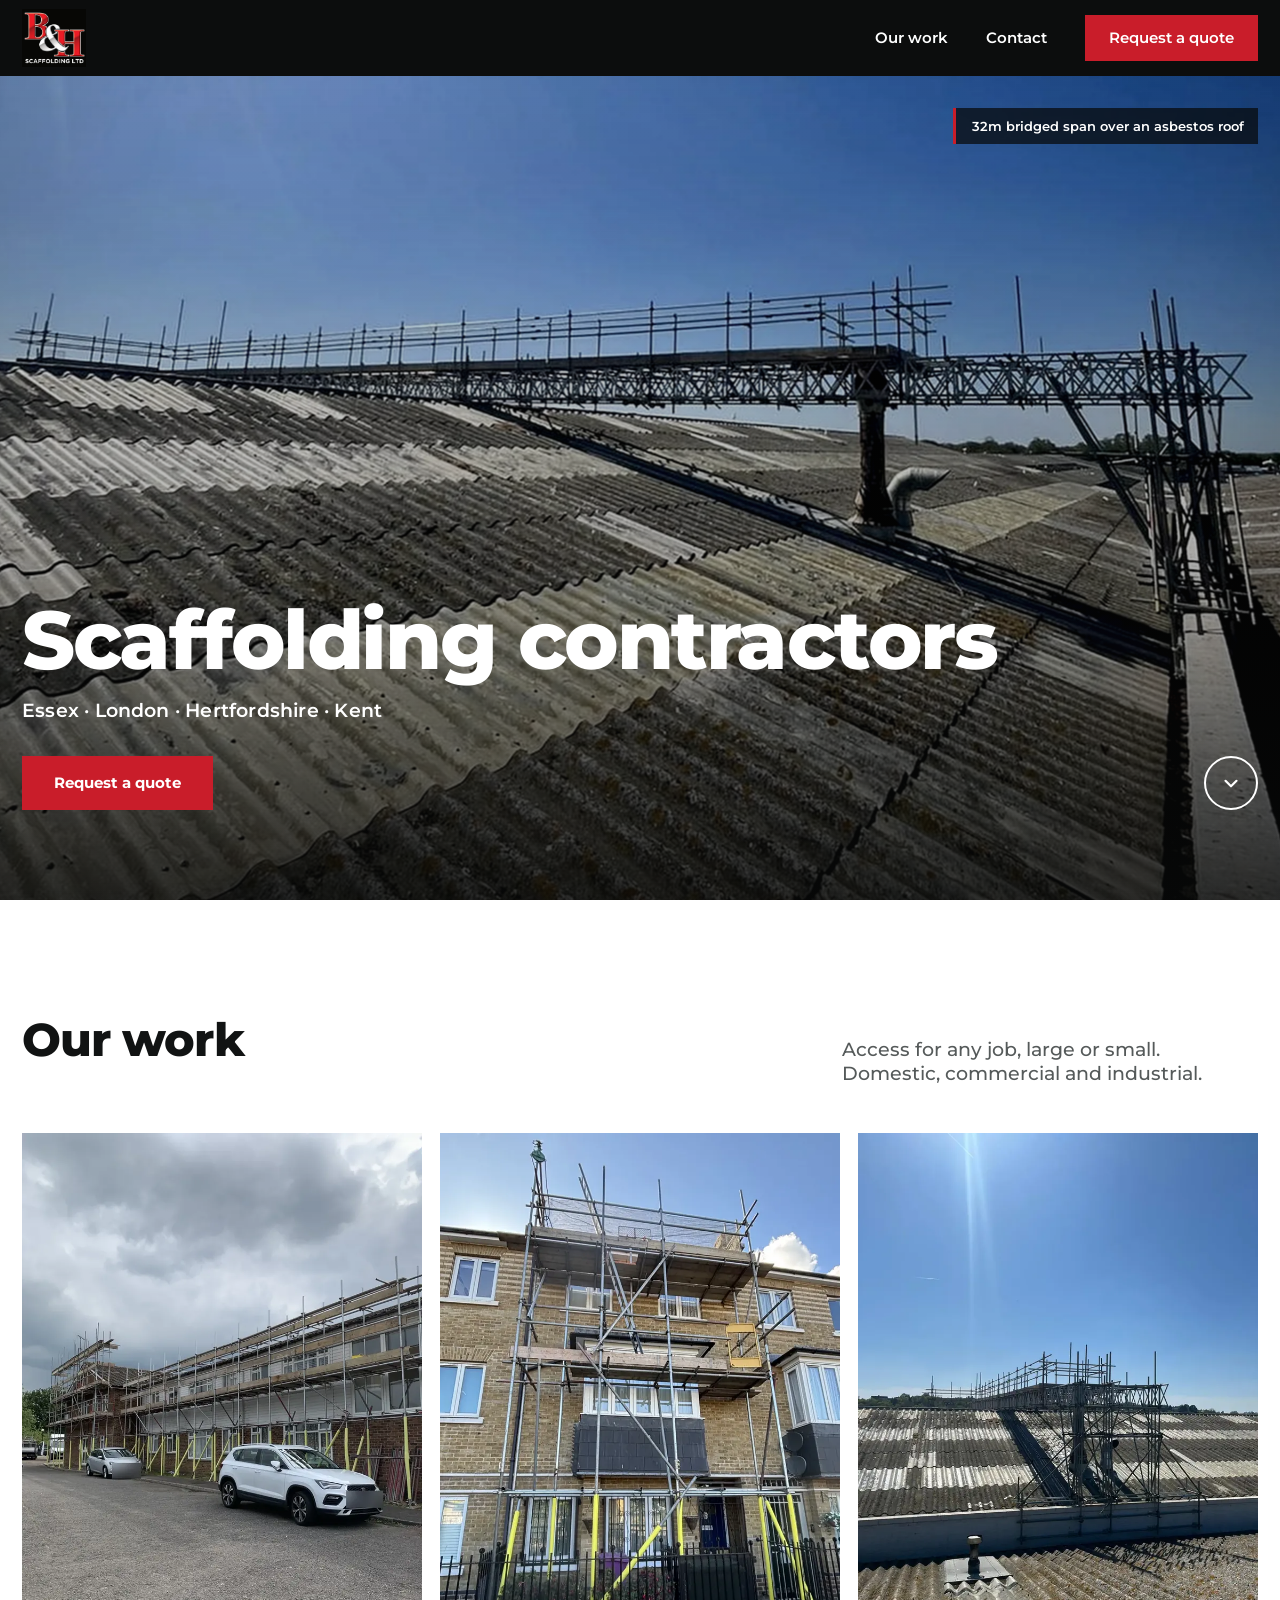
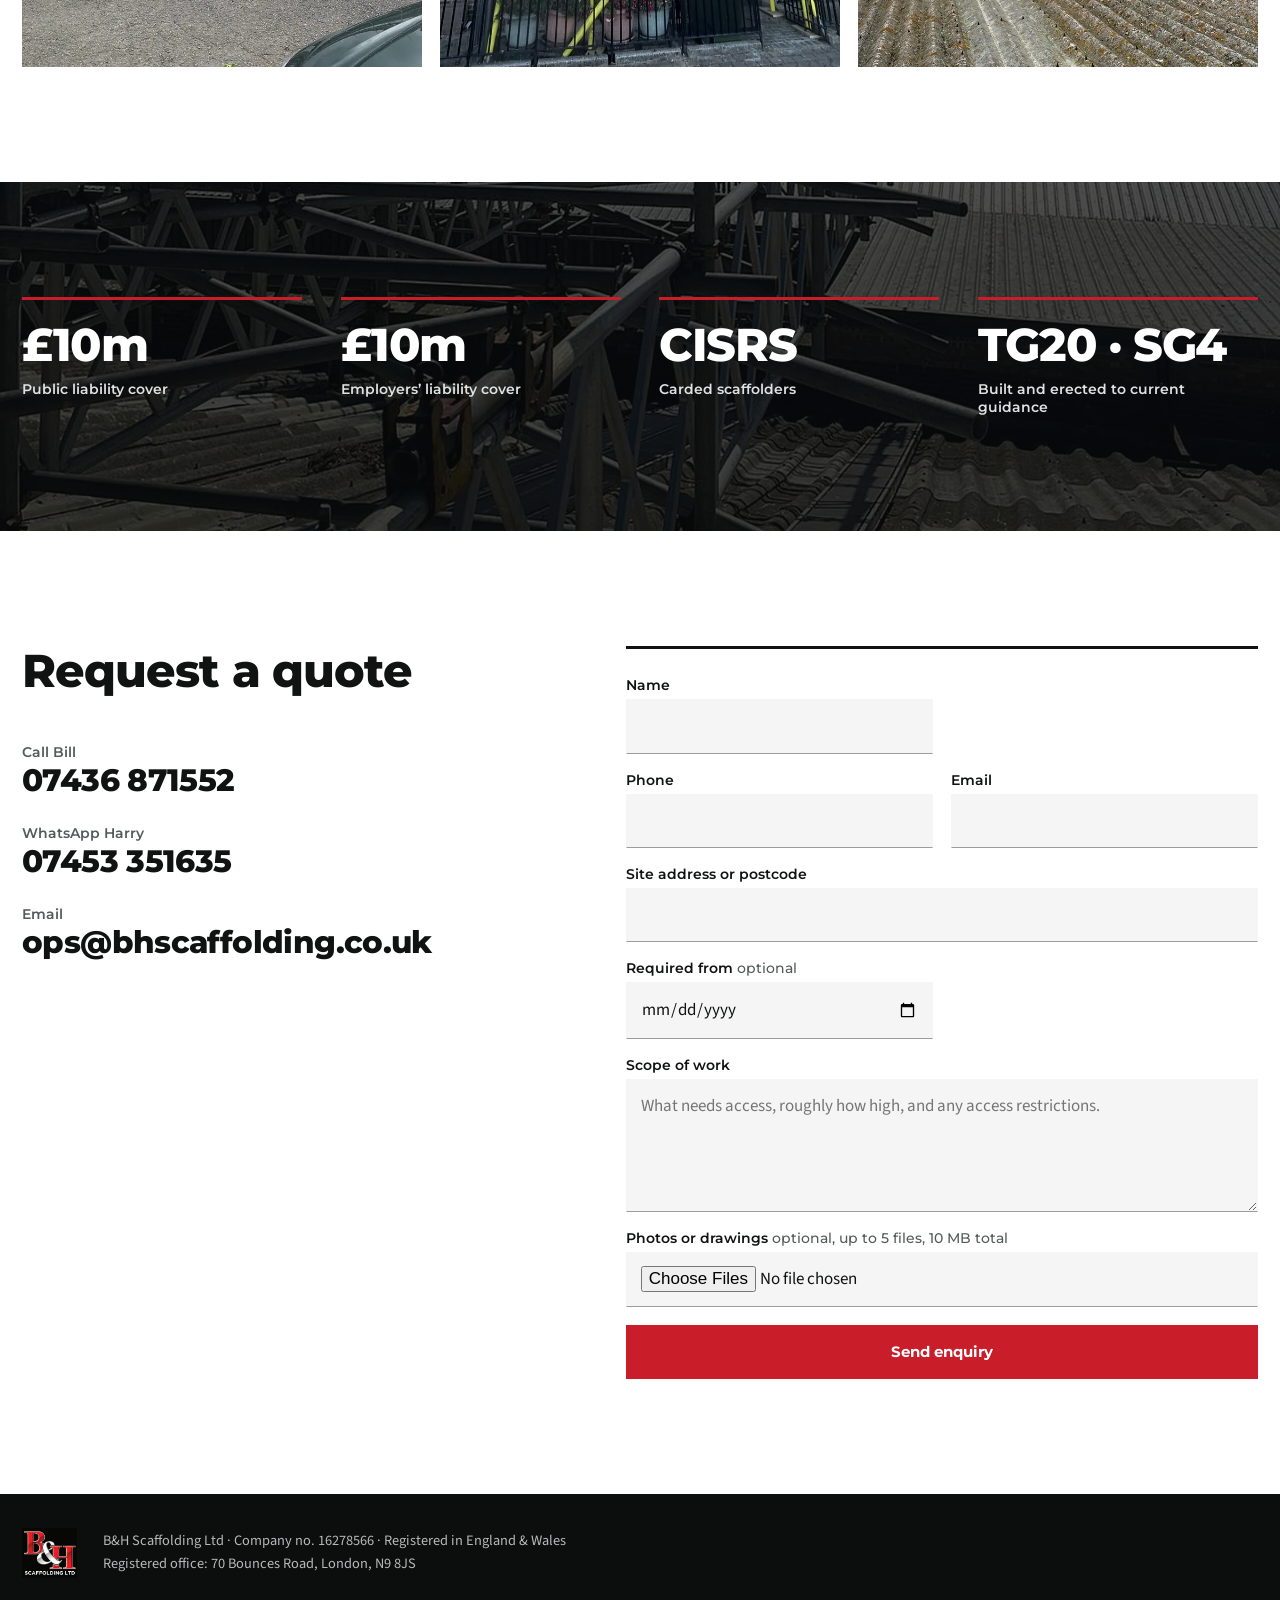
==== index.html @ a3388258 "Remove gallery photo with no access gate Co-Authored-By: Claude Fable 5.2 <noreply@anthropic.com> Cl" ====
<!doctype html>
<html lang="en-GB">
<head>
<meta charset="UTF-8">
<meta name="viewport" content="width=device-width, initial-scale=1, viewport-fit=cover">
<title>B&amp;H Scaffolding Ltd | Scaffolding Contractor, Tilbury, Essex</title>
<meta name="description" content="Domestic, commercial and specialist scaffolding from Tilbury, Essex. Covering Essex, London, Hertfordshire and Kent. CISRS-carded scaffolders.">
<meta name="theme-color" content="#0c0d0d">
<meta property="og:title" content="B&amp;H Scaffolding Ltd">
<meta property="og:description" content="Scaffolding across Essex, London, Hertfordshire and Kent.">
<meta property="og:image" content="img/hero-long-1200.webp">
<link rel="icon" href="favicon.png">
<link rel="preload" as="image" href="img/hero-long.webp" imagesrcset="img/hero-long-1200.webp 1200w, img/hero-long.webp 1920w" imagesizes="100vw" fetchpriority="high">
<link rel="preconnect" href="https://fonts.googleapis.com">
<link rel="preconnect" href="https://fonts.gstatic.com" crossorigin>
<link rel="stylesheet" href="https://fonts.googleapis.com/css2?family=Montserrat:wght@500;600;700;800&family=Source+Sans+3:wght@400;600&display=swap">
<link rel="stylesheet" href="styles.css">
</head>
<body>
<a class="skip" href="#main">Skip to content</a>

<header class="site-header">
  <div class="wrap bar">
    <a class="brand" href="#top" aria-label="B&amp;H Scaffolding Ltd, home"><img src="img/logo.webp" alt="B&amp;H Scaffolding Ltd" width="771" height="704"></a>
    <nav class="nav" id="nav" aria-label="Main">
      <a href="#work">Our work</a>
      <a href="#contact">Contact</a>
      <a class="btn btn-red nav-cta" href="#contact">Request a quote</a>
    </nav>
    <button class="menu-btn" type="button" aria-expanded="false" aria-controls="nav"><span class="menu-icon" aria-hidden="true"></span><span class="menu-label">Menu</span></button>
  </div>
</header>

<main id="main">
  <section class="hero" id="top" aria-label="B&amp;H Scaffolding projects">
    <div class="slides">
      <div class="slide is-active" data-note="32m bridged span over an asbestos roof" data-from="0.5,0.82,1" data-to="0.85,1,1.04">
        <img src="img/hero-long.webp" srcset="img/hero-long-1200.webp 1200w, img/hero-long.webp 1920w" sizes="100vw" alt="Long lattice-beam scaffold bridge spanning the full width of an industrial roof" fetchpriority="high" decoding="async" style="object-position:50% 82%">
      </div>
      <div class="slide" data-note="32m bridged span over an asbestos roof" data-from="0.5,0.3,1" data-to="0.5,0.55,1.05" aria-hidden="true">
        <img data-src="img/hero-bridge.webp" data-srcset="img/hero-bridge-1200.webp 1200w, img/hero-bridge.webp 1920w" sizes="100vw" alt="Lattice-beam bridge built around a flue on an industrial roof" decoding="async">
      </div>
      <div class="slide" data-from="0.5,0.12,1" data-to="0.5,0.55,1.04" aria-hidden="true">
        <img data-src="img/hero-terrace.webp" data-srcset="img/hero-terrace-1200.webp 1200w, img/hero-terrace.webp 1920w" sizes="100vw" alt="Scaffold across a London terrace with a tower above the roofline" decoding="async">
      </div>
      <div class="slide" data-from="0.5,0.3,1" data-to="0.5,0.7,1.04" aria-hidden="true">
        <img data-src="img/hero-mews.webp" data-srcset="img/hero-mews-1200.webp 1200w, img/hero-mews.webp 1920w" sizes="100vw" alt="Scaffold carried on beams at the rear of a brick building" decoding="async">
      </div>
    </div>
    <div class="hero-shade" aria-hidden="true"></div>
    <p class="hero-note">32m bridged span over an asbestos roof</p>
    <div class="wrap hero-copy">
      <h1>Scaffolding contractors</h1>
      <p class="hero-sub">Essex · London · Hertfordshire · Kent</p>
      <a class="btn btn-red" href="#contact">Request a quote</a>
    </div>
    <a class="scroll-cue" href="#work" aria-label="See our work"><svg viewBox="0 0 20 20" aria-hidden="true"><path d="m5 8 5 5 5-5"/></svg></a>
  </section>

  <section class="work" id="work">
    <div class="wrap">
      <div class="work-head">
        <h2>Our work</h2>
        <p>Access for any job, large or small. Domestic, commercial and industrial.</p>
      </div>
      <div class="tiles">
      <figure class="tile">
        <img class="on" src="img/work-02.webp" alt="Scaffold along a housing block" loading="lazy">
        <img data-src="img/work-10.webp" alt="Scaffold on a four-storey block">
        <img data-src="img/work-15.webp" alt="Access tower on an estate block">
        <img data-src="img/work-13.webp" alt="Long scaffold run on a housing block">
      </figure>
      <figure class="tile">
        <img class="on" src="img/work-14.webp" alt="Scaffold on a townhouse" loading="lazy">
        <img data-src="img/work-06.webp" alt="Townhouse scaffold with debris chute and netting">
        <img data-src="img/work-11.webp" alt="Roof scaffold on a house">
        <img data-src="img/work-16.webp" alt="Rear scaffold over an extension">
        <img data-src="img/work-19.webp" alt="Access tower to balconies">
      </figure>
      <figure class="tile">
        <img class="on" src="img/work-09.webp" alt="Beam bridge across an industrial roof" loading="lazy">
        <img data-src="img/work-04.webp" alt="Sheeted scaffold with temporary roof">
        <img data-src="img/work-20.webp" alt="Four-storey scaffold on a beam">
      </figure>
      </div>
    </div>
  </section>

  <section class="proof" aria-label="Insurance and standards">
    <ul class="wrap proof-list">
      <li><strong>£10m</strong><span>Public liability cover</span></li>
      <li><strong>£10m</strong><span>Employers’ liability cover</span></li>
      <li><strong>CISRS</strong><span>Carded scaffolders</span></li>
      <li><strong>TG20 · SG4</strong><span>Built and erected to current guidance</span></li>
    </ul>
  </section>

  <section class="enquiry" id="contact">
    <div class="wrap enq-grid">
      <div class="enq-info">
        <h2 id="quote">Request a quote</h2>
        <ul class="contacts">
          <li><span class="c-label">Call Bill</span><a href="tel:+447436871552">07436 871552</a></li>
          <li><span class="c-label">WhatsApp Harry</span><a href="https://wa.me/447453351635">07453 351635</a></li>
          <li><span class="c-label">Email</span><a href="mailto:ops@bhscaffolding.co.uk?subject=Scaffolding%20enquiry">ops@bhscaffolding.co.uk</a></li>
        </ul>
      </div>
      <form class="quote-form" id="quote-form" action="/api/enquiry" method="post" enctype="multipart/form-data" novalidate data-live="false">
        <div class="row">
          <div class="field"><label for="f-name">Name</label><input id="f-name" name="name" autocomplete="name" required></div>
        </div>
        <div class="row">
          <div class="field"><label for="f-phone">Phone</label><input id="f-phone" name="phone" type="tel" autocomplete="tel" required></div>
          <div class="field"><label for="f-email">Email</label><input id="f-email" name="email" type="email" autocomplete="email" required></div>
        </div>
        <div class="field"><label for="f-site">Site address or postcode</label><input id="f-site" name="site" required></div>
        <div class="row">
          <div class="field"><label for="f-start">Required from <span class="opt">optional</span></label><input id="f-start" name="start" type="date"></div>
        </div>
        <div class="field"><label for="f-scope">Scope of work</label><textarea id="f-scope" name="scope" rows="4" required placeholder="What needs access, roughly how high, and any access restrictions."></textarea></div>
        <div class="field"><label for="f-files">Photos or drawings <span class="opt">optional, up to 5 files, 10 MB total</span></label><input id="f-files" name="files" type="file" accept="image/*,application/pdf" multiple></div>
        <div class="hp" aria-hidden="true"><label for="f-web">Leave empty</label><input id="f-web" name="website" tabindex="-1" autocomplete="off"></div>
        <button class="btn btn-red btn-block" type="submit">Send enquiry</button>
        <div class="form-msg" id="form-msg" role="status" tabindex="-1" hidden></div>
      </form>
    </div>
  </section>
</main>

<footer class="site-footer">
  <div class="wrap foot">
    <img src="img/logo.webp" alt="B&amp;H Scaffolding Ltd" width="771" height="704" loading="lazy">
    <p>B&amp;H Scaffolding Ltd · Company no. 16278566 · Registered in England &amp; Wales<br>Registered office: 70 Bounces Road, London, N9 8JS</p>
  </div>
</footer>

<script src="site.js" defer></script>
</body>
</html>
---- styles.css ----
/* B&H Scaffolding Ltd. Photo-led single page: black, B&H red, white. */
:root{
  --black:#0c0d0d; --line-dark:#2a2c2c;
  --red:#c91d2a; --red-dk:#a8121e;
  --white:#fff; --line:#dcdcdc;
  --text:#111313; --muted:#555a5a; --muted-dark:#b5b9b9;
  --display:"Montserrat", "Helvetica Neue", Arial, sans-serif;
  --body:"Source Sans 3", "Helvetica Neue", Arial, sans-serif;
  --wrap:1280px; --gut:max(22px, env(safe-area-inset-left, 0px));
  --header:76px;
  color-scheme: light;
}
*{box-sizing:border-box}
[hidden]{display:none!important}
html{scroll-behavior:smooth;scroll-padding-top:calc(var(--header) + 12px);-webkit-text-size-adjust:100%}
body{margin:0;background:var(--white);color:var(--text);font:400 18px/1.55 var(--body);-webkit-font-smoothing:antialiased}
img{max-width:100%;display:block}
a{color:inherit}
h1,h2,h3{font-family:var(--display);margin:0;line-height:1.08;letter-spacing:-.02em;text-wrap:balance}
p{margin:0}
.wrap{max-width:calc(var(--wrap) + 2 * var(--gut));margin:0 auto;padding-left:var(--gut);padding-right:max(22px, env(safe-area-inset-right, 0px))}
.skip{position:absolute;left:-999px;top:8px;z-index:100;background:var(--white);color:var(--text);padding:10px 14px}
.skip:focus{left:12px}
:focus-visible{outline:3px solid var(--red);outline-offset:3px}

.btn{display:inline-flex;align-items:center;justify-content:center;min-height:54px;padding:0 30px;font:700 .95rem/1 var(--display);text-decoration:none;border:2px solid transparent;cursor:pointer;transition:background-color .2s,border-color .2s,color .2s}
.btn-red{background:var(--red);color:var(--white)}
.btn-red:hover{background:var(--red-dk)}
.btn-line{border-color:var(--white);color:var(--white)}
.btn-line:hover{background:var(--white);color:var(--text)}
.btn-block{width:100%}
.btn-dark{background:var(--black);color:var(--white)}

/* Header */
.site-header{position:sticky;top:0;z-index:50;background:var(--black);color:var(--white)}
.bar{display:flex;align-items:center;justify-content:space-between;height:var(--header);gap:24px}
.brand img{height:58px;width:auto}
.nav{display:flex;align-items:center;gap:38px}
.nav a{font:600 .92rem var(--display);text-decoration:none;color:var(--white)}
.nav a:not(.btn):hover{color:#f0a0a6}
.nav .nav-cta{min-height:46px;padding:0 22px}
.menu-btn{display:none;align-items:center;gap:10px;background:none;border:0;color:var(--white);font:600 .95rem var(--display);cursor:pointer;padding:10px 0}
.menu-icon,.menu-icon::before,.menu-icon::after{display:block;width:22px;height:2px;background:currentColor;transition:transform .2s}
.menu-icon{position:relative}
.menu-icon::before,.menu-icon::after{content:"";position:absolute;left:0}
.menu-icon::before{top:-7px}.menu-icon::after{top:7px}
.menu-btn[aria-expanded="true"] .menu-icon{background:transparent}
.menu-btn[aria-expanded="true"] .menu-icon::before{transform:translateY(7px) rotate(45deg)}
.menu-btn[aria-expanded="true"] .menu-icon::after{transform:translateY(-7px) rotate(-45deg)}

/* Hero: slow-moving photographs that dissolve into one another */
.hero{position:relative;height:min(calc(100svh - var(--header)), 1040px);min-height:560px;background:var(--black);color:var(--white);overflow:hidden;display:flex;flex-direction:column;justify-content:flex-end}
.slides,.slide,.hero-shade{position:absolute;inset:0;margin:0}
.slide{opacity:0;overflow:hidden;z-index:0}
.slide.is-prev{opacity:1;z-index:1}
.slide.is-active{opacity:1;z-index:2}
.hero.is-ready .slide.is-active{transition:opacity 2s ease-in-out}
.slide img{position:absolute;left:0;top:0;width:100%;height:100%;object-fit:cover;max-width:none}
.slide.is-laid img{width:var(--w);height:var(--h);object-fit:fill;transform-origin:50% 50%;transform:translate3d(var(--x0),var(--y0),0) scale(var(--s0));will-change:transform}
.slide.is-moving img{animation:drift var(--drift,9s) linear forwards}
.hero.is-paused .slide img{animation-play-state:paused}
@keyframes drift{from{transform:translate3d(var(--x0),var(--y0),0) scale(var(--s0))}to{transform:translate3d(var(--x1),var(--y1),0) scale(var(--s1))}}
.slide img{filter:saturate(.9) contrast(1.04)}
.hero-shade{z-index:3;background:linear-gradient(0deg, rgba(8,9,9,.82) 0%, rgba(8,9,9,.3) 42%, rgba(8,9,9,.08) 100%)}
.hero-copy{position:relative;z-index:4;width:100%;padding-bottom:clamp(56px,10vh,120px)}
.hero h1{font-size:clamp(2.6rem,6.4vw,5.4rem);font-weight:800;letter-spacing:-.03em}
.hero-sub{font:600 clamp(1rem,1.5vw,1.3rem) var(--display);margin:14px 0 34px;letter-spacing:.01em}
.hero-note{position:absolute;z-index:4;top:clamp(18px,3.5vh,34px);right:max(22px, env(safe-area-inset-right, 0px));margin:0;padding:10px 14px 10px 16px;background:rgba(8,9,9,.72);border-left:3px solid var(--red);font:600 clamp(.8rem,1.05vw,.98rem) var(--display);color:var(--white);transition:opacity .6s;max-width:calc(100% - 44px)}
.hero-note.is-out{opacity:0}
.scroll-cue{position:absolute;z-index:4;right:max(22px, env(safe-area-inset-right, 0px));bottom:clamp(56px,10vh,120px);width:54px;height:54px;border:2px solid var(--white);border-radius:50%;display:grid;place-items:center;color:var(--white)}
.scroll-cue svg{width:22px;height:22px;fill:none;stroke:currentColor;stroke-width:2;stroke-linecap:round;stroke-linejoin:round}
.scroll-cue:hover{background:var(--white);color:var(--text)}
.hero .hero-copy > *{animation:rise 1s cubic-bezier(.2,.7,.2,1) both}
.hero .hero-copy > :nth-child(2){animation-delay:.1s}
.hero .hero-copy > :nth-child(3){animation-delay:.2s}
@keyframes rise{from{opacity:0;transform:translateY(20px)}to{opacity:1;transform:none}}

.rv{opacity:0;transform:translateY(26px);transition:opacity .9s ease, transform .9s cubic-bezier(.2,.7,.2,1);transition-delay:var(--d,0ms)}
.rv.in{opacity:1;transform:none}

/* Sections */
section{padding-block:clamp(72px,9vw,128px)}
.hero{padding-block:0}
h2{font-size:clamp(2rem,3.6vw,3.1rem);font-weight:800;margin-bottom:clamp(28px,4vw,48px)}

/* Our work: one strip of photographs at full height, nothing cropped */
.work{padding-bottom:clamp(72px,9vw,128px)}
.work-head{display:flex;align-items:baseline;justify-content:space-between;gap:24px;flex-wrap:wrap;margin-bottom:clamp(28px,4vw,48px)}
.work-head h2{margin:0}
.work-head p{font:500 clamp(1rem,1.5vw,1.25rem) var(--display);color:var(--muted);max-width:32ch}
.tiles{display:grid;grid-template-columns:repeat(3,minmax(0,1fr));gap:clamp(10px,1.4vw,20px)}
.tile{position:relative;margin:0;aspect-ratio:3/4;overflow:hidden;background:#e9e9e9}
.tile img{position:absolute;inset:0;width:100%;height:100%;object-fit:cover;opacity:0;transition:opacity 1.6s ease-in-out}
.tile img.on{opacity:1}

/* Proof: insurance and standards over the beam bracing */
.proof{color:var(--white);background:linear-gradient(rgba(8,9,9,.72),rgba(8,9,9,.8)), url(img/bg-bracing.webp) center 60%/cover no-repeat var(--black)}
.proof-list{list-style:none;margin:0 auto;display:grid;grid-template-columns:repeat(4,minmax(0,1fr));gap:clamp(20px,3vw,48px)}
.proof-list li{border-top:3px solid var(--red);padding-top:22px}
.proof-list strong{display:block;font:800 clamp(1.9rem,3.6vw,3.2rem)/1 var(--display);letter-spacing:-.03em}
.proof-list span{display:block;margin-top:12px;font:600 clamp(.9rem,1.1vw,1.05rem) var(--display);color:#dfe2e2}

/* Enquiry */
.enq-grid{display:grid;grid-template-columns:minmax(0,5fr) minmax(0,6fr);gap:clamp(36px,6vw,96px);align-items:start}
.contacts{list-style:none;padding:0;margin:0;display:grid;gap:26px}
.contacts li{display:flex;flex-direction:column;gap:2px}
.c-label{font:600 .85rem var(--display);color:var(--muted)}
.contacts a{font:800 clamp(1.4rem,2.4vw,2rem)/1.2 var(--display);letter-spacing:-.02em;text-decoration:none;overflow-wrap:anywhere;user-select:all}
.contacts a:hover{color:var(--red)}

.quote-form{display:grid;gap:18px;border-top:3px solid var(--text);padding-top:28px}
.row{display:grid;grid-template-columns:1fr 1fr;gap:18px}
.field{display:grid;gap:6px;min-width:0}
.field label{font:600 .85rem var(--display)}
.opt{font-weight:500;color:var(--muted)}
input,textarea{font:inherit;font-size:17px;color:var(--text);background:#f5f5f5;border:1px solid transparent;border-bottom:1px solid #9a9d9d;border-radius:0;padding:13px 14px;width:100%;min-width:0}
textarea{resize:vertical;min-height:120px}
input:focus,textarea:focus{outline:2px solid var(--red);outline-offset:0;background:var(--white)}
.field.invalid input,.field.invalid textarea{border-bottom-color:var(--red)}
.err{color:var(--red-dk);font-size:.88rem}
.hp{position:absolute;left:-9999px;width:1px;height:1px;overflow:hidden}
.form-msg{border-left:3px solid var(--red);background:#f5f5f5;padding:16px 18px;font-size:.98rem}
.form-msg p+p,.form-msg p+.msg-actions{margin-top:10px}
.form-msg.ok{border-color:#2d7a46}
.msg-actions{display:flex;flex-wrap:wrap;gap:10px}
.msg-actions .btn{min-height:46px;padding:0 18px;font-size:.88rem}

.site-footer{background:var(--black);color:var(--muted-dark);padding-block:34px calc(34px + env(safe-area-inset-bottom, 0px));font-size:.9rem}
.foot{display:flex;align-items:center;gap:26px;flex-wrap:wrap}
.foot img{height:50px;width:auto}

@media (max-width:900px){
  .proof-list{grid-template-columns:repeat(2,minmax(0,1fr))}
  .enq-grid{grid-template-columns:1fr}
}
@media (max-width:820px){
  :root{--header:66px}
  .brand img{height:48px}
  .menu-btn{display:flex}
  .nav{position:absolute;top:var(--header);left:0;right:0;flex-direction:column;align-items:stretch;gap:0;background:var(--black);padding:6px var(--gut) 22px;display:none}
  .nav.open{display:flex}
  .nav a{padding:16px 0;border-bottom:1px solid var(--line-dark);font-size:1.05rem}
  .nav .nav-cta{margin-top:18px;border:0;min-height:54px}
}
@media (max-width:699px){
  body{font-size:17px}
  .hero{height:calc(100svh - var(--header));min-height:540px;max-height:860px}
  .hero h1{font-size:clamp(2.1rem,10vw,2.8rem)}
  .hero-copy{padding-bottom:40px}
  .scroll-cue{bottom:40px;width:48px;height:48px}
  .tiles{grid-template-columns:1fr;gap:10px}
  .tile{aspect-ratio:4/5}
  .row{grid-template-columns:1fr}
}
@media (prefers-reduced-motion:reduce){
  .tile img{transition:none}
  html{scroll-behavior:auto}
  .hero.is-ready .slide.is-active{transition:none}
  .slide.is-moving img{animation:none}
  .hero .hero-copy > *{animation:none}
  .rv{opacity:1;transform:none;transition:none}
}
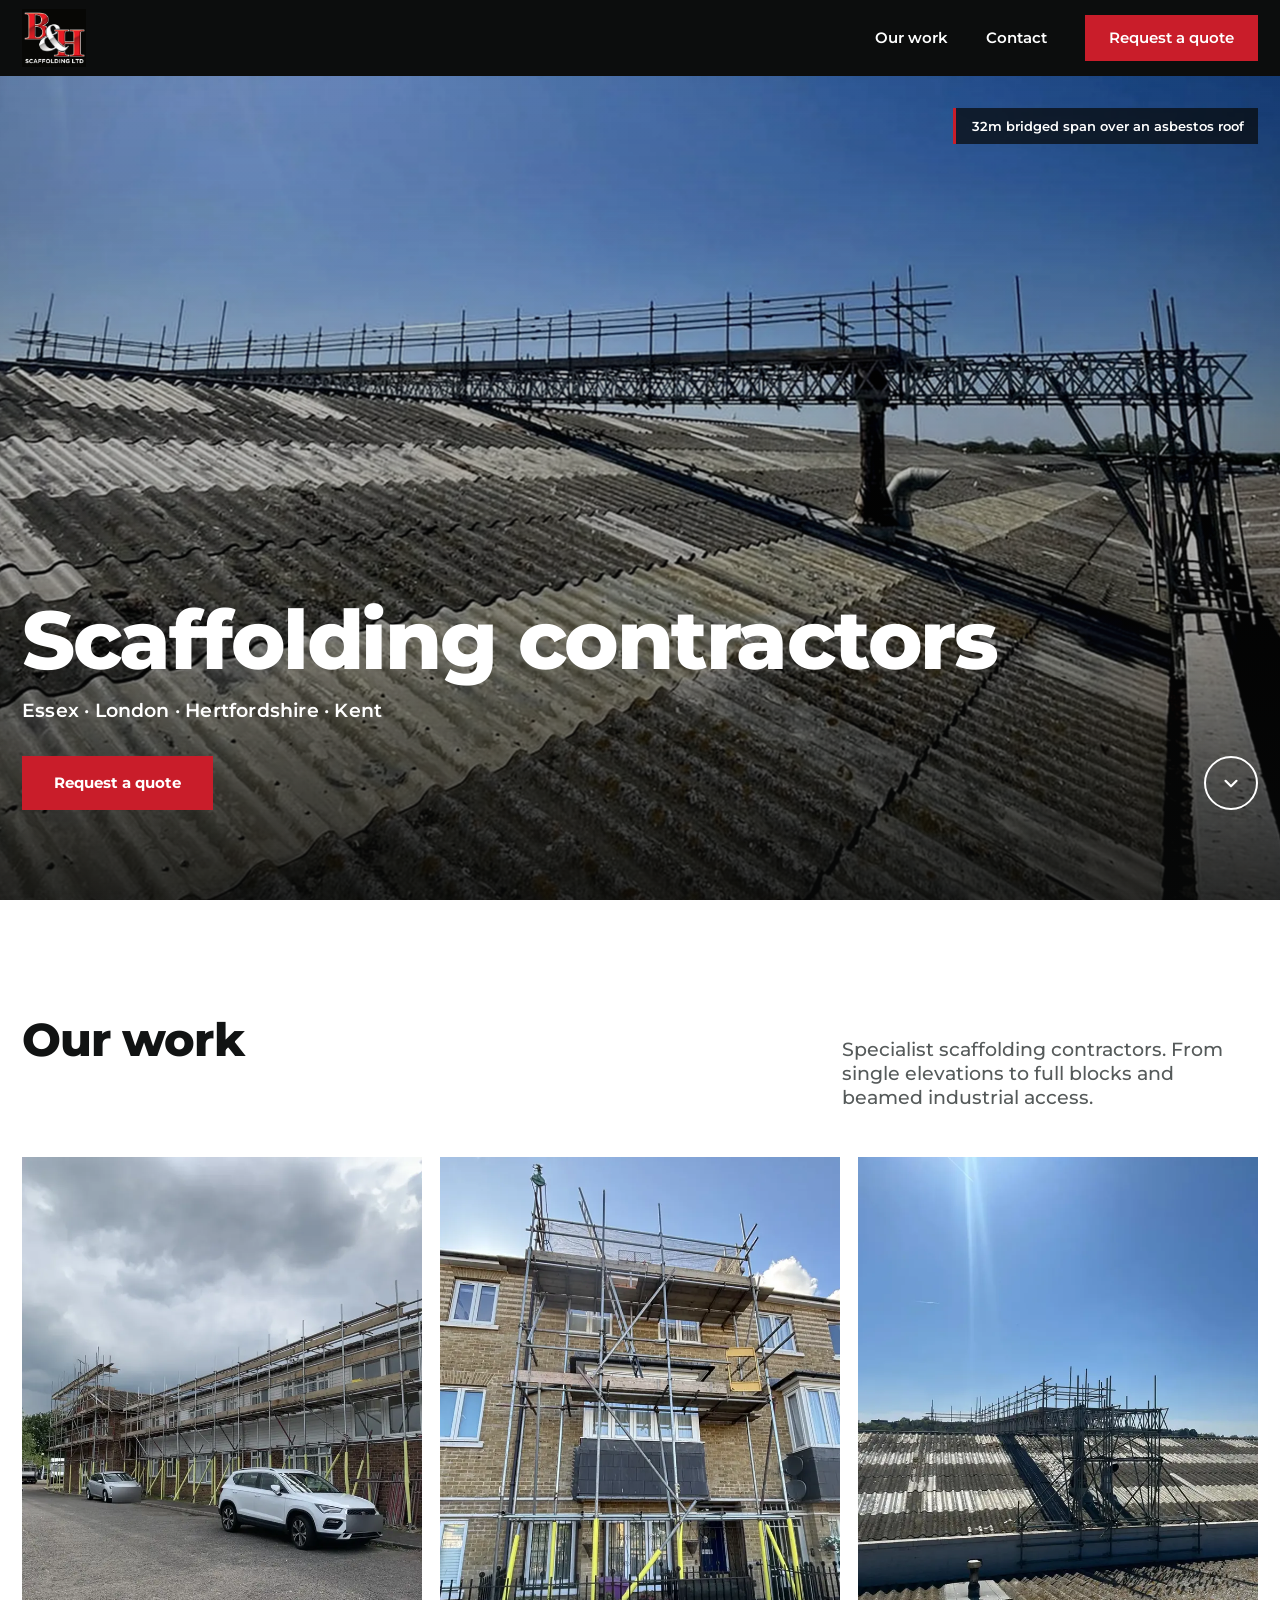
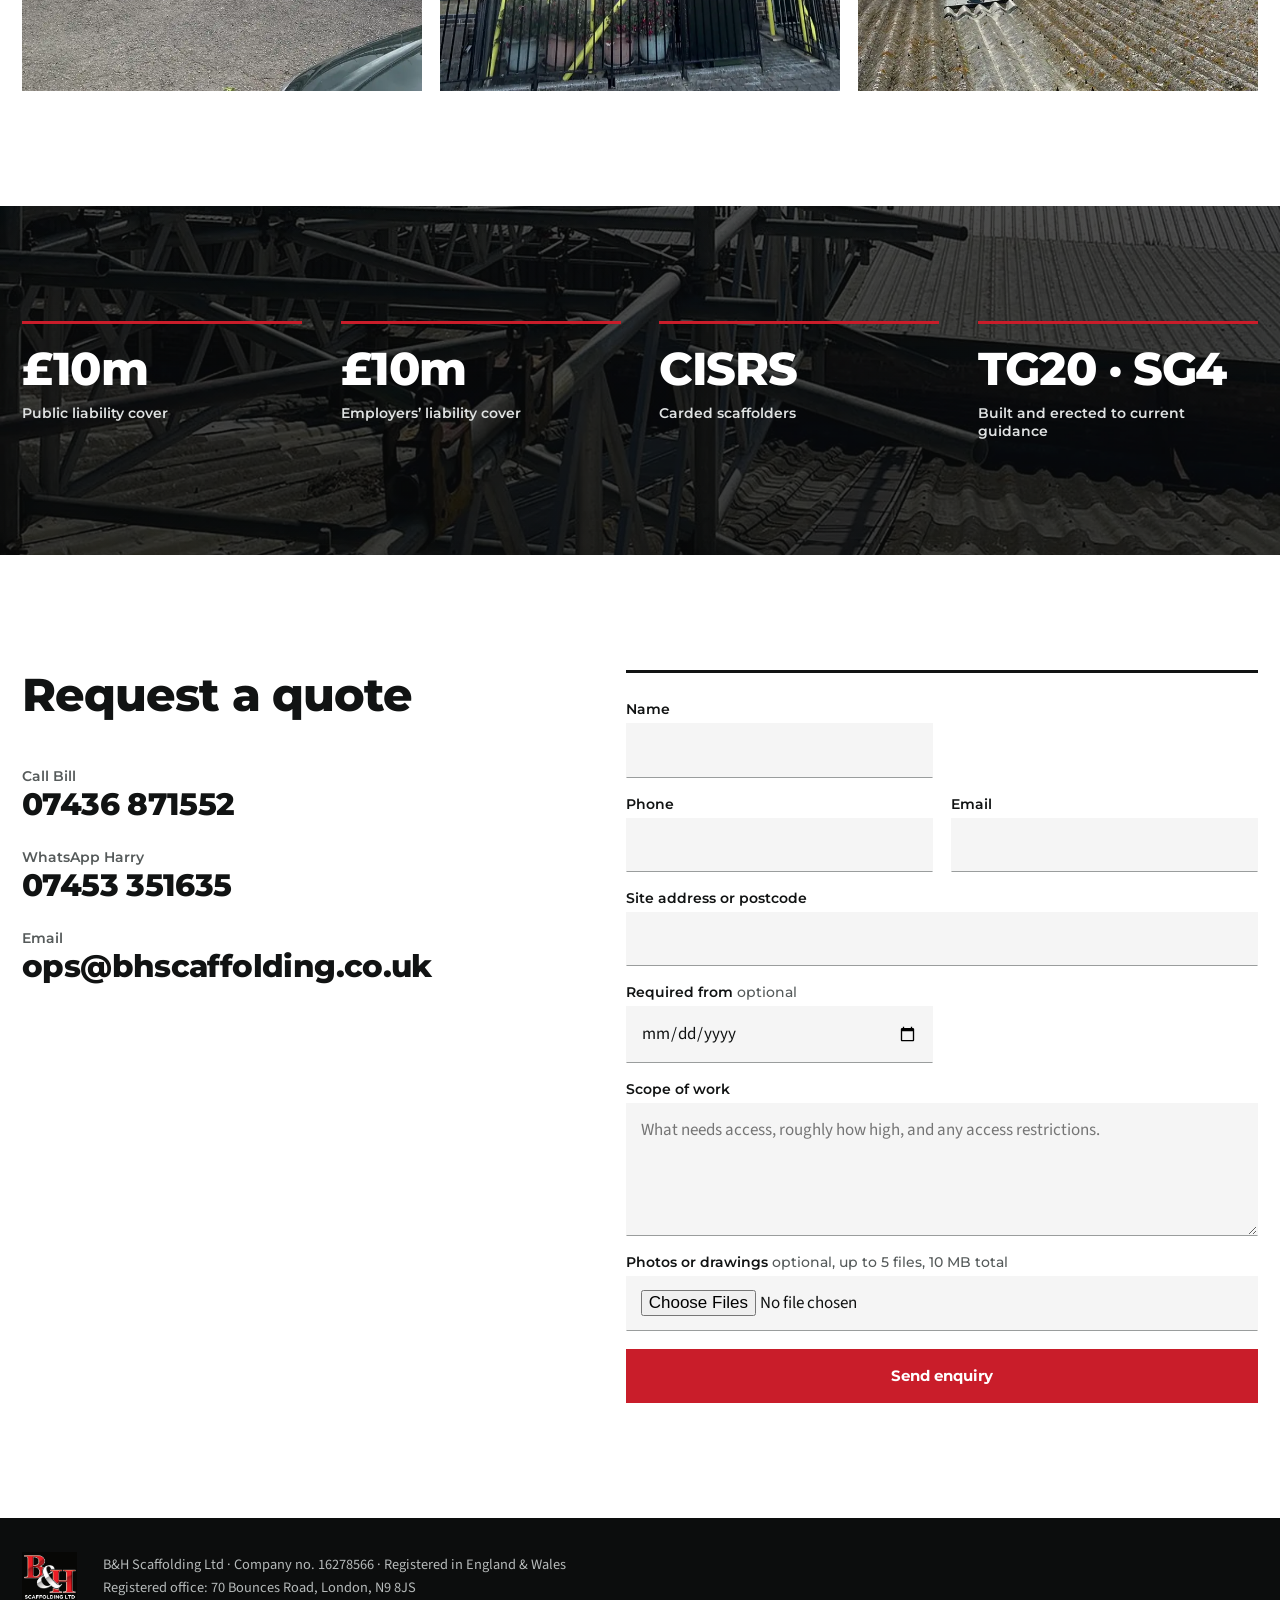
==== commit 5c38828e: "Crop sheeted header photo to the scaffold; specialist wording in Our work Co-Authored-By: Claude Opu" ====
--- a/index.html
+++ b/index.html
@@ -40,11 +40,11 @@
       <div class="slide" data-note="32m bridged span over an asbestos roof" data-from="0.5,0.3,1" data-to="0.5,0.55,1.05" aria-hidden="true">
         <img data-src="img/hero-bridge.webp" data-srcset="img/hero-bridge-1200.webp 1200w, img/hero-bridge.webp 1920w" sizes="100vw" alt="Lattice-beam bridge built around a flue on an industrial roof" decoding="async">
       </div>
-      <div class="slide" data-from="0.5,0.12,1" data-to="0.5,0.55,1.04" aria-hidden="true">
-        <img data-src="img/hero-terrace.webp" data-srcset="img/hero-terrace-1200.webp 1200w, img/hero-terrace.webp 1920w" sizes="100vw" alt="Scaffold across a London terrace with a tower above the roofline" decoding="async">
+      <div class="slide" data-from="0.5,0.15,1" data-to="0.5,0.6,1.04" aria-hidden="true">
+        <img data-src="img/hero-sheeted.webp" data-srcset="img/hero-sheeted-1200.webp 1200w, img/hero-sheeted.webp 1920w" sizes="100vw" alt="Five-storey corner scaffold with debris netting and a sheeted temporary roof" decoding="async">
       </div>
-      <div class="slide" data-from="0.5,0.3,1" data-to="0.5,0.7,1.04" aria-hidden="true">
-        <img data-src="img/hero-mews.webp" data-srcset="img/hero-mews-1200.webp 1200w, img/hero-mews.webp 1920w" sizes="100vw" alt="Scaffold carried on beams at the rear of a brick building" decoding="async">
+      <div class="slide" data-from="0.5,0.05,1" data-to="0.5,0.48,1.04" aria-hidden="true">
+        <img data-src="img/hero-tall.webp" data-srcset="img/hero-tall-1200.webp 1200w, img/hero-tall.webp 1920w" sizes="100vw" alt="Multi-lift scaffold on the front of a tall rendered townhouse" decoding="async">
       </div>
     </div>
     <div class="hero-shade" aria-hidden="true"></div>
@@ -61,7 +61,7 @@
     <div class="wrap">
       <div class="work-head">
         <h2>Our work</h2>
-        <p>Access for any job, large or small. Domestic, commercial and industrial.</p>
+        <p>Specialist scaffolding contractors. From single elevations to full blocks and beamed industrial access.</p>
       </div>
       <div class="tiles">
       <figure class="tile">
@@ -69,6 +69,7 @@
         <img data-src="img/work-10.webp" alt="Scaffold on a four-storey block">
         <img data-src="img/work-15.webp" alt="Access tower on an estate block">
         <img data-src="img/work-13.webp" alt="Long scaffold run on a housing block">
+        <img data-src="img/work-22.webp" alt="Balcony scaffold with access gate">
       </figure>
       <figure class="tile">
         <img class="on" src="img/work-14.webp" alt="Scaffold on a townhouse" loading="lazy">
@@ -76,11 +77,13 @@
         <img data-src="img/work-11.webp" alt="Roof scaffold on a house">
         <img data-src="img/work-16.webp" alt="Rear scaffold over an extension">
         <img data-src="img/work-19.webp" alt="Access tower to balconies">
+        <img data-src="img/work-03.webp" alt="Scaffold on a London terrace">
       </figure>
       <figure class="tile">
         <img class="on" src="img/work-09.webp" alt="Beam bridge across an industrial roof" loading="lazy">
         <img data-src="img/work-04.webp" alt="Sheeted scaffold with temporary roof">
         <img data-src="img/work-20.webp" alt="Four-storey scaffold on a beam">
+        <img data-src="img/work-12.webp" alt="Beamed scaffold at the rear of a building">
       </figure>
       </div>
     </div>
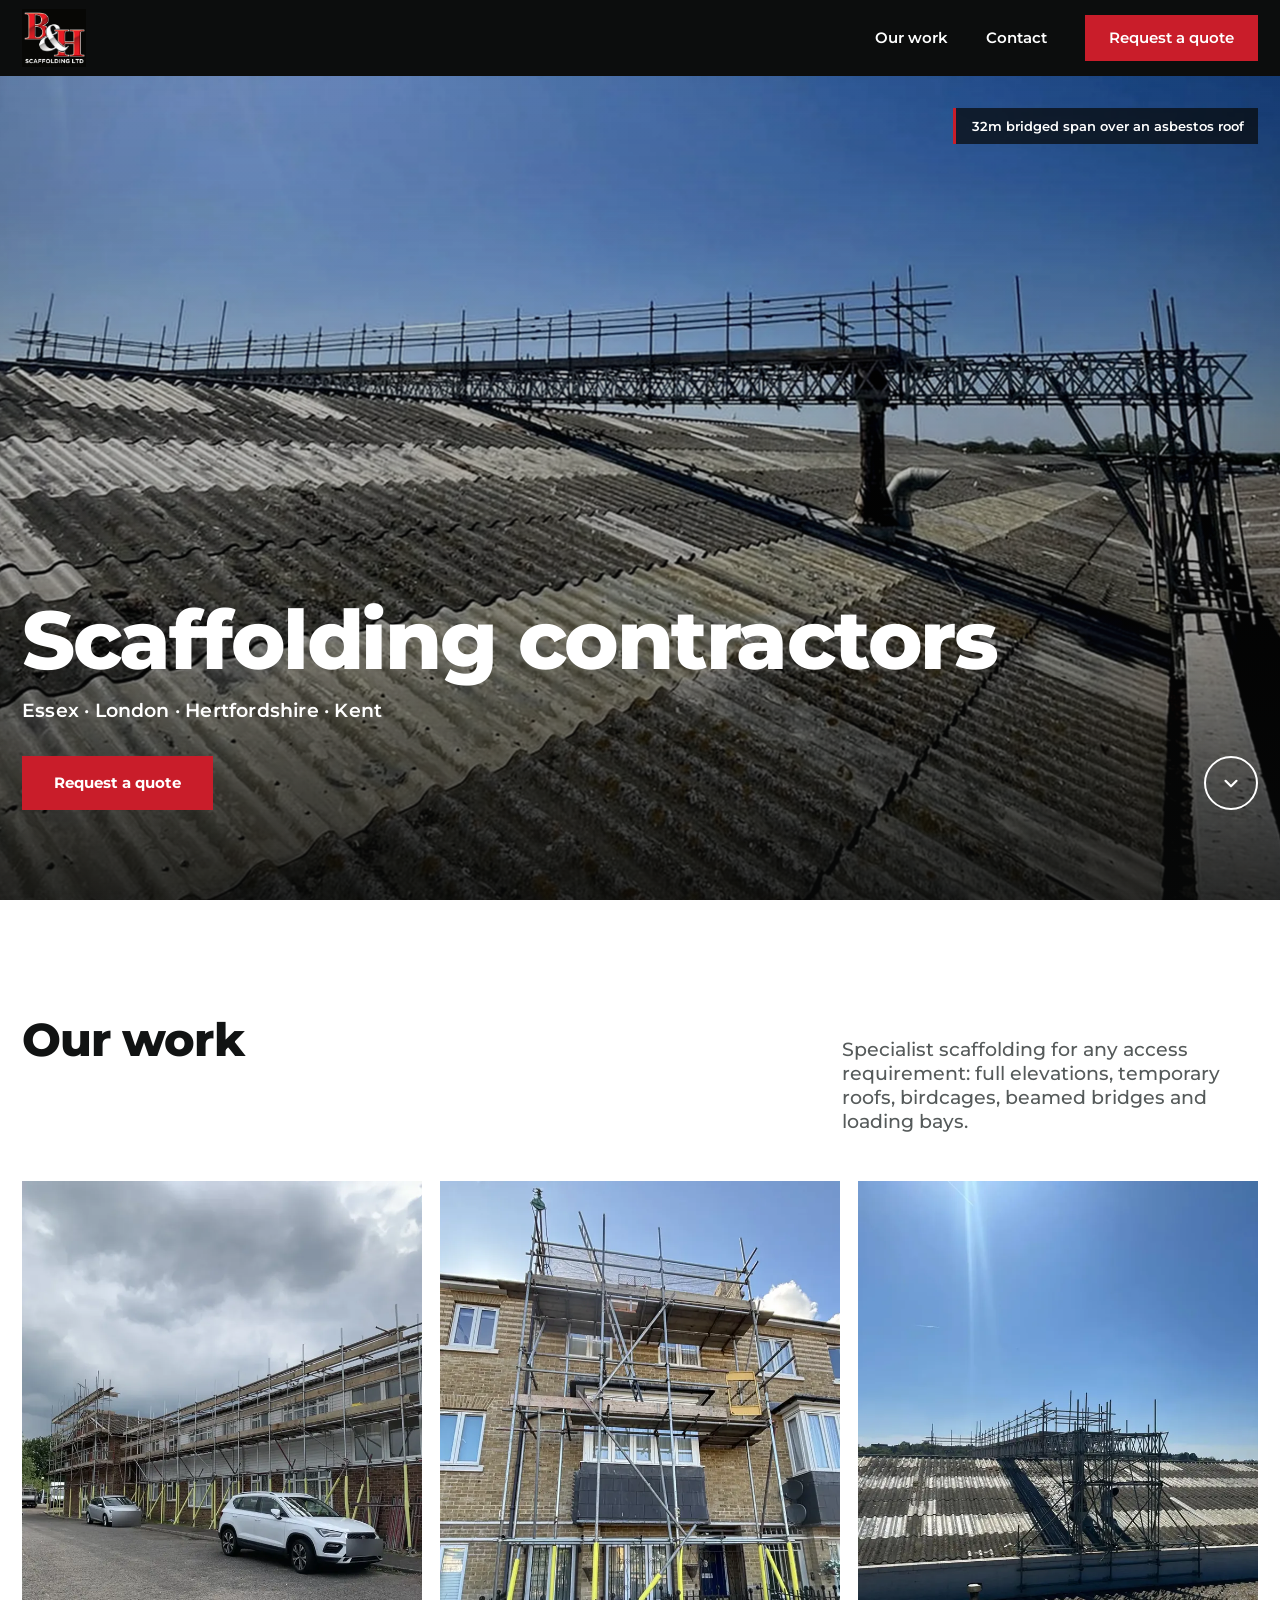
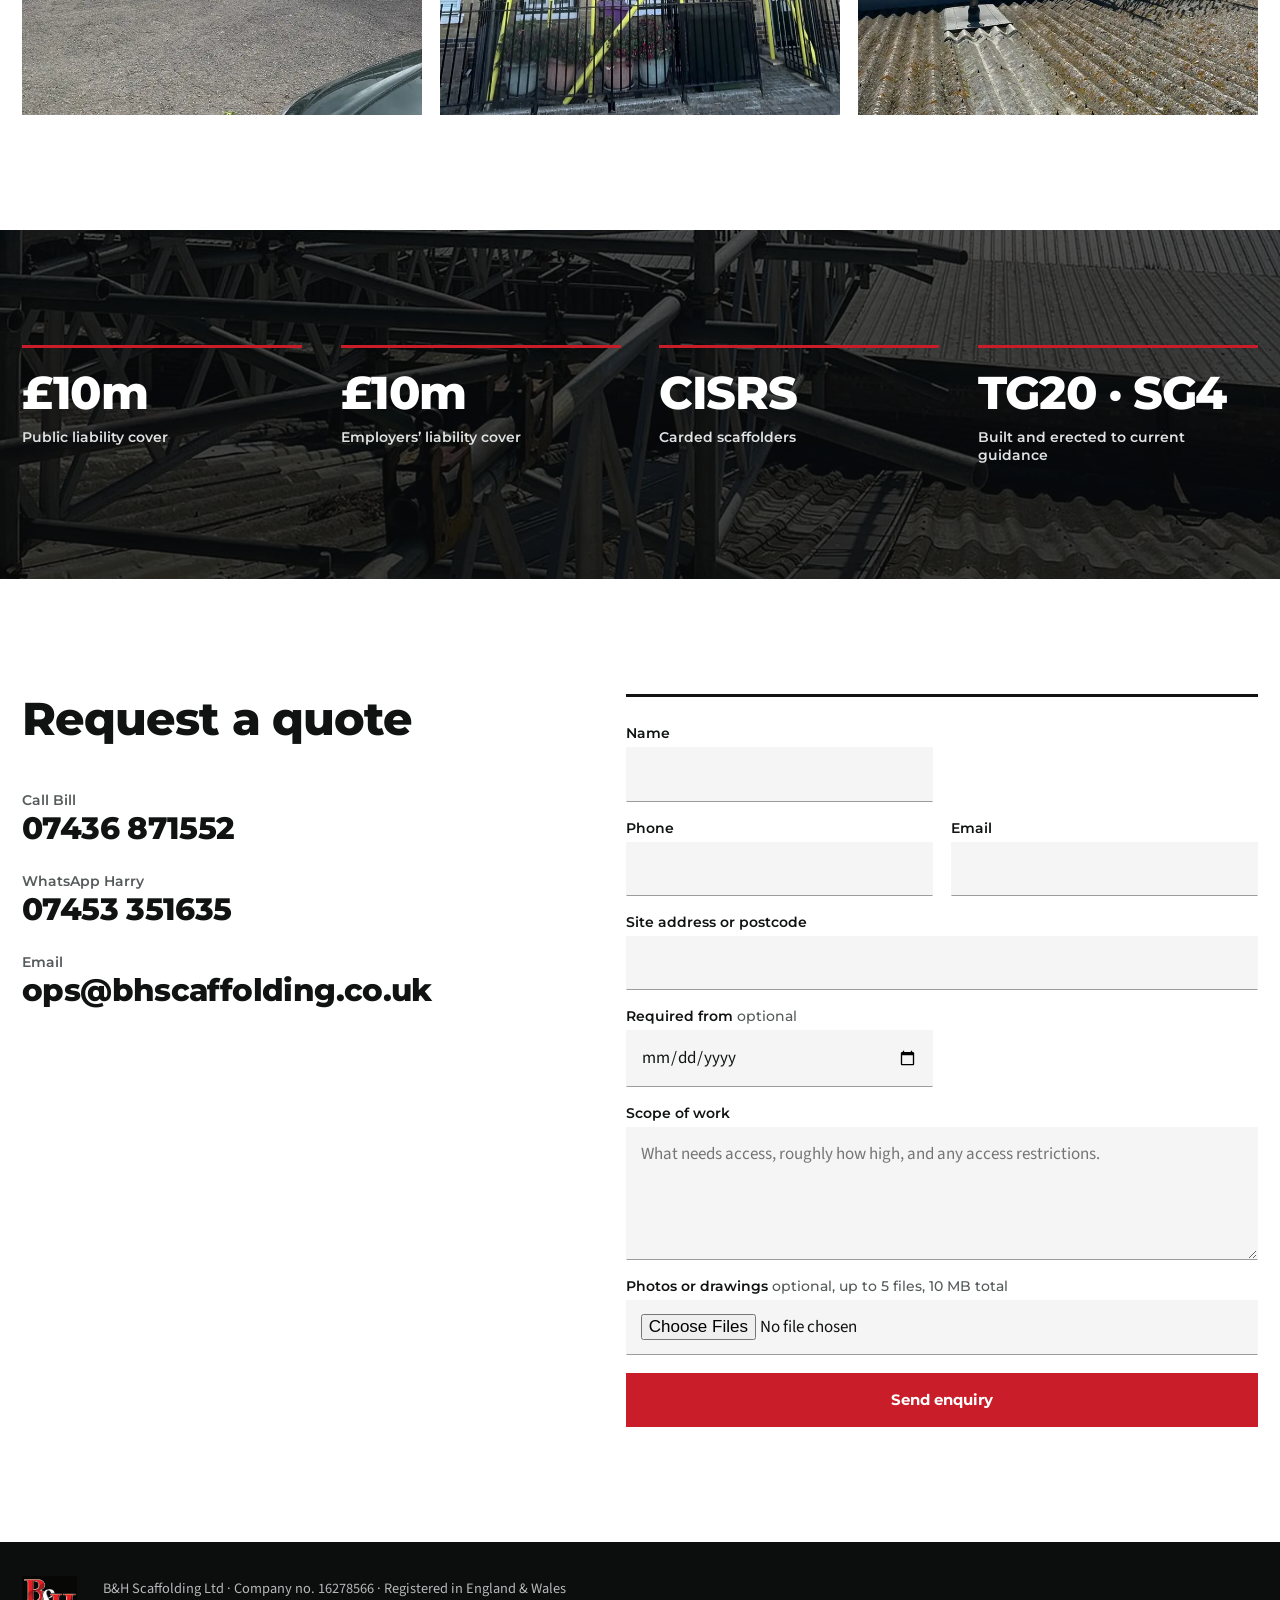
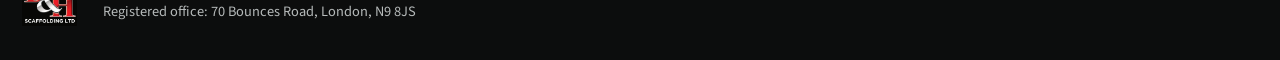
==== commit 727b7025: "Our work: list the range of access work Co-Authored-By: Claude Opus 5.5 <noreply@anthropic.com> Clau" ====
--- a/index.html
+++ b/index.html
@@ -61,7 +61,7 @@
     <div class="wrap">
       <div class="work-head">
         <h2>Our work</h2>
-        <p>Specialist scaffolding contractors. From single elevations to full blocks and beamed industrial access.</p>
+        <p>Specialist scaffolding for any access requirement: full elevations, temporary roofs, birdcages, beamed bridges and loading bays.</p>
       </div>
       <div class="tiles">
       <figure class="tile">
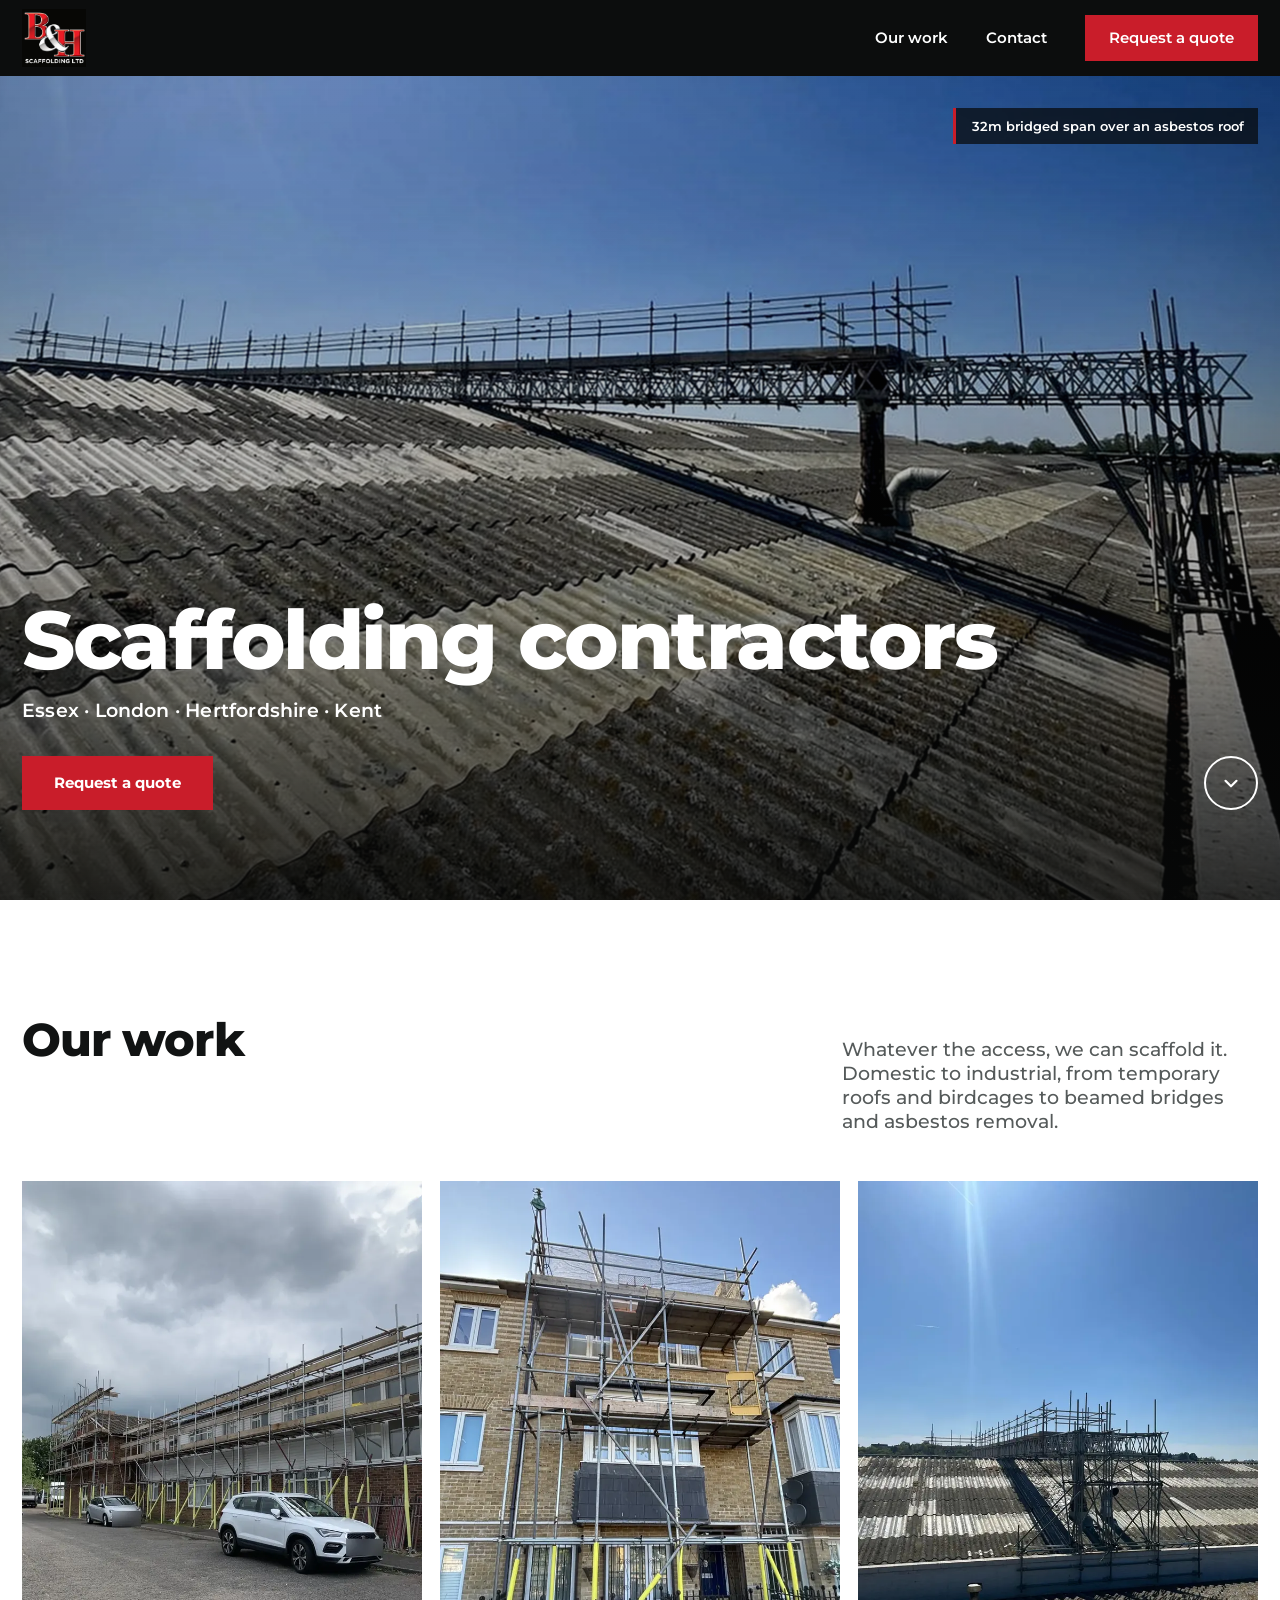
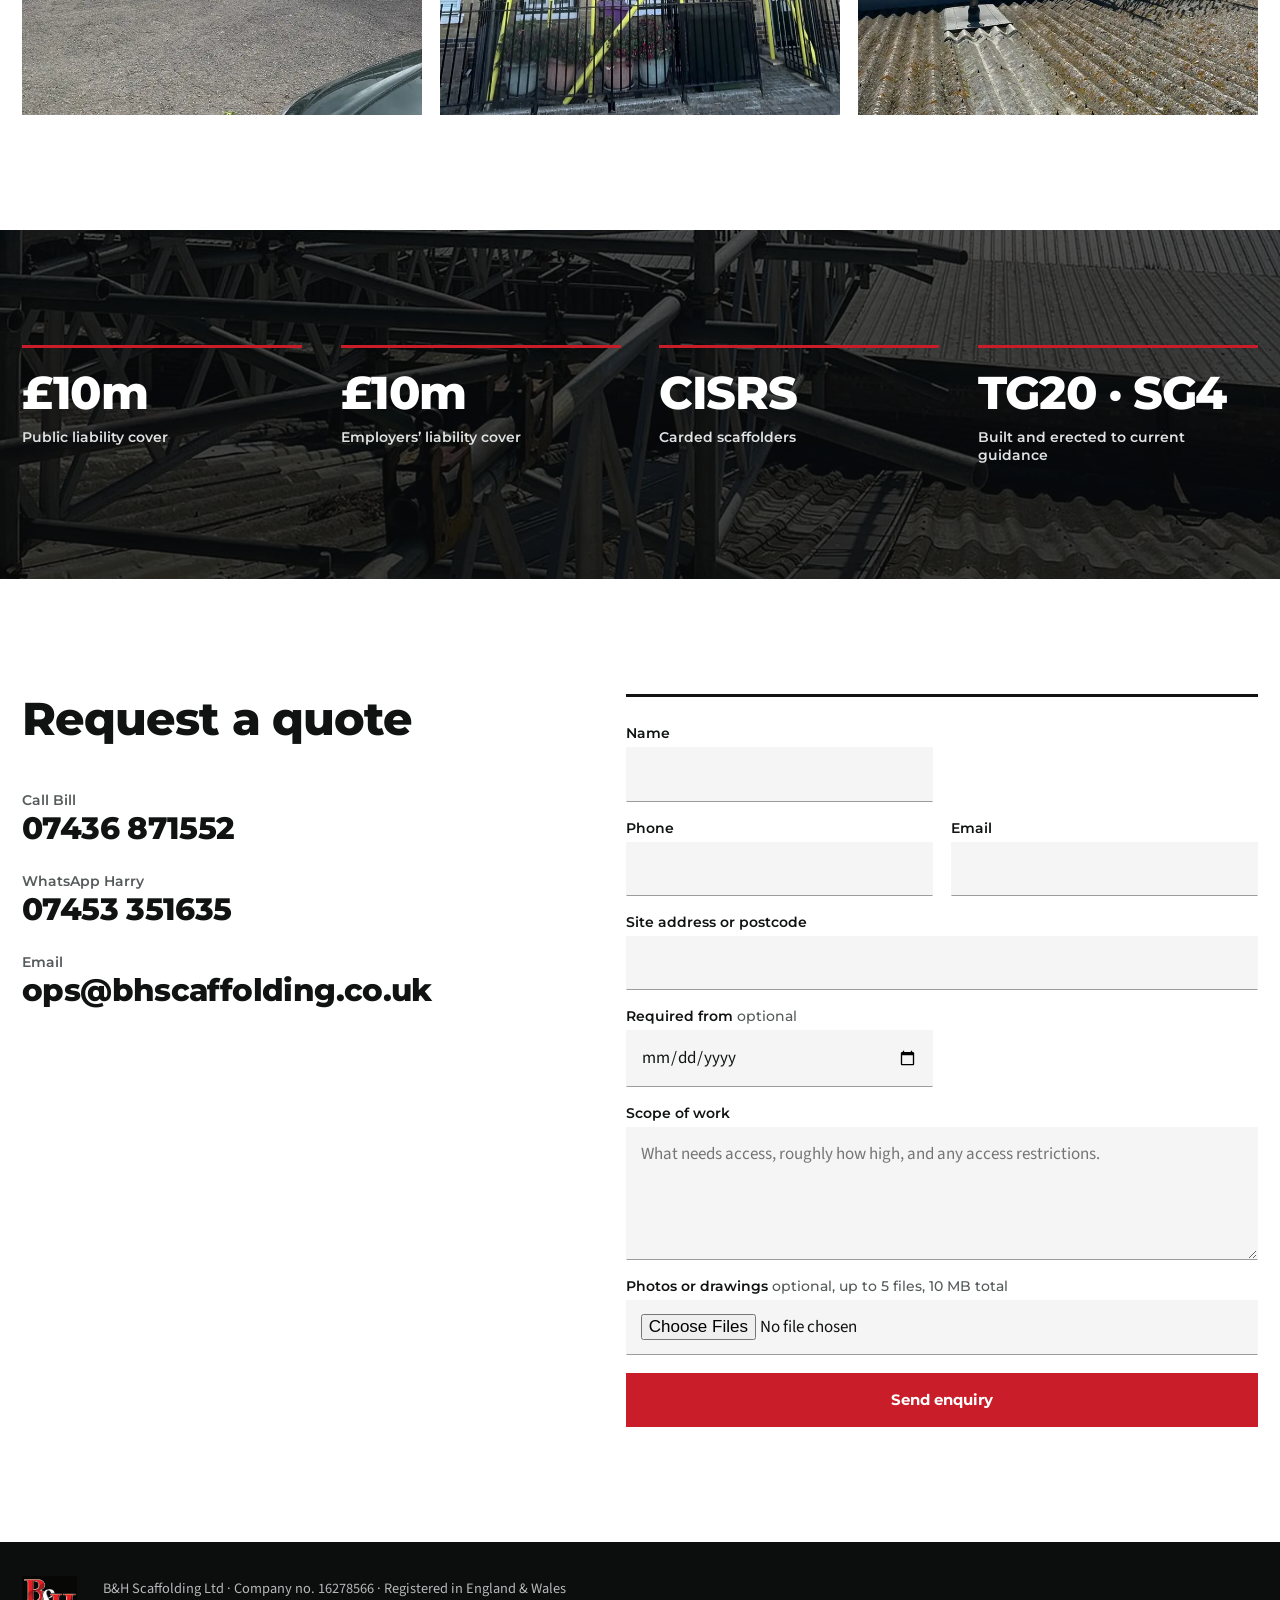
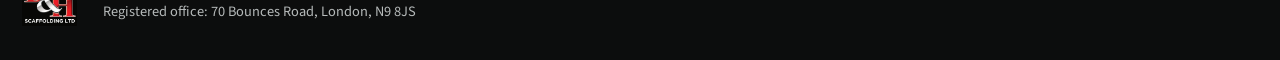
==== commit 339e4f02: "Our work: say we cover any access, with key examples Co-Authored-By: Claude Opus 5.5 <noreply@anthro" ====
--- a/index.html
+++ b/index.html
@@ -61,7 +61,7 @@
     <div class="wrap">
       <div class="work-head">
         <h2>Our work</h2>
-        <p>Specialist scaffolding for any access requirement: full elevations, temporary roofs, birdcages, beamed bridges and loading bays.</p>
+        <p>Whatever the access, we can scaffold it. Domestic to industrial, from temporary roofs and birdcages to beamed bridges and asbestos removal.</p>
       </div>
       <div class="tiles">
       <figure class="tile">
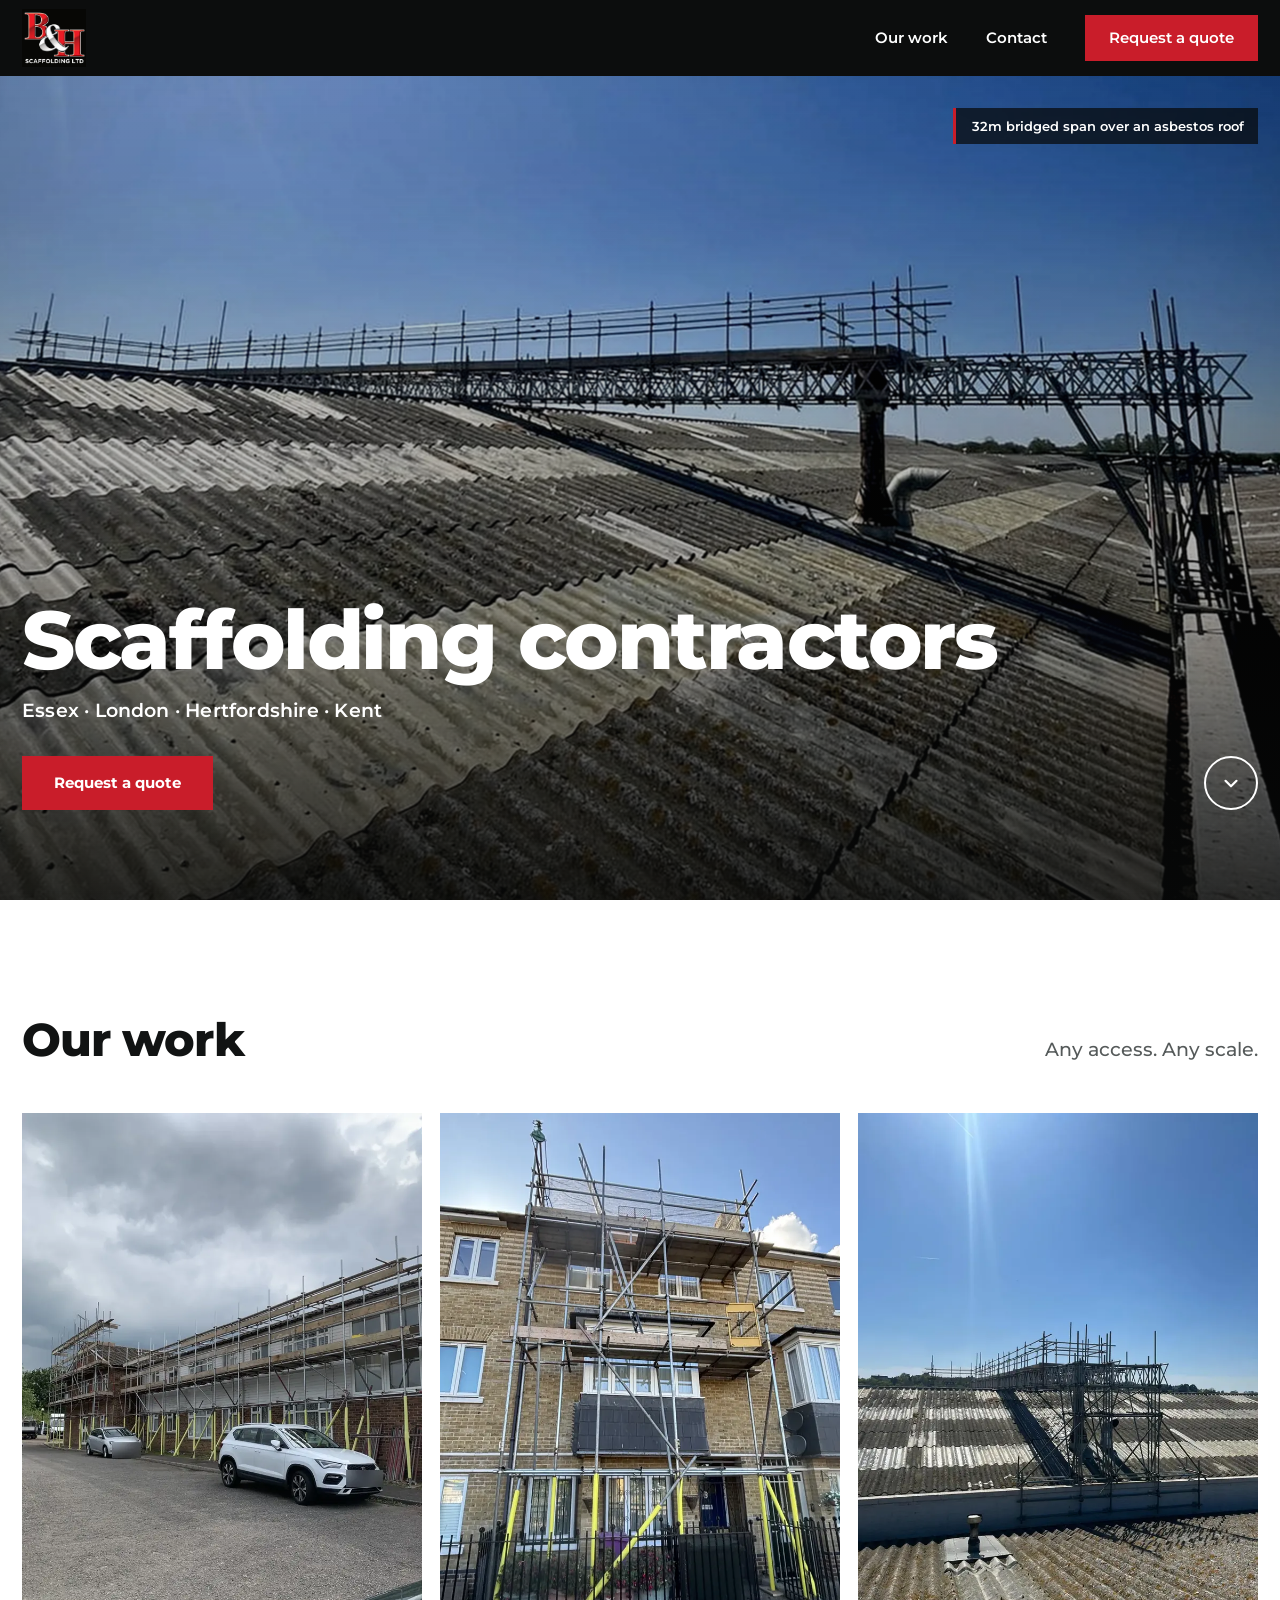
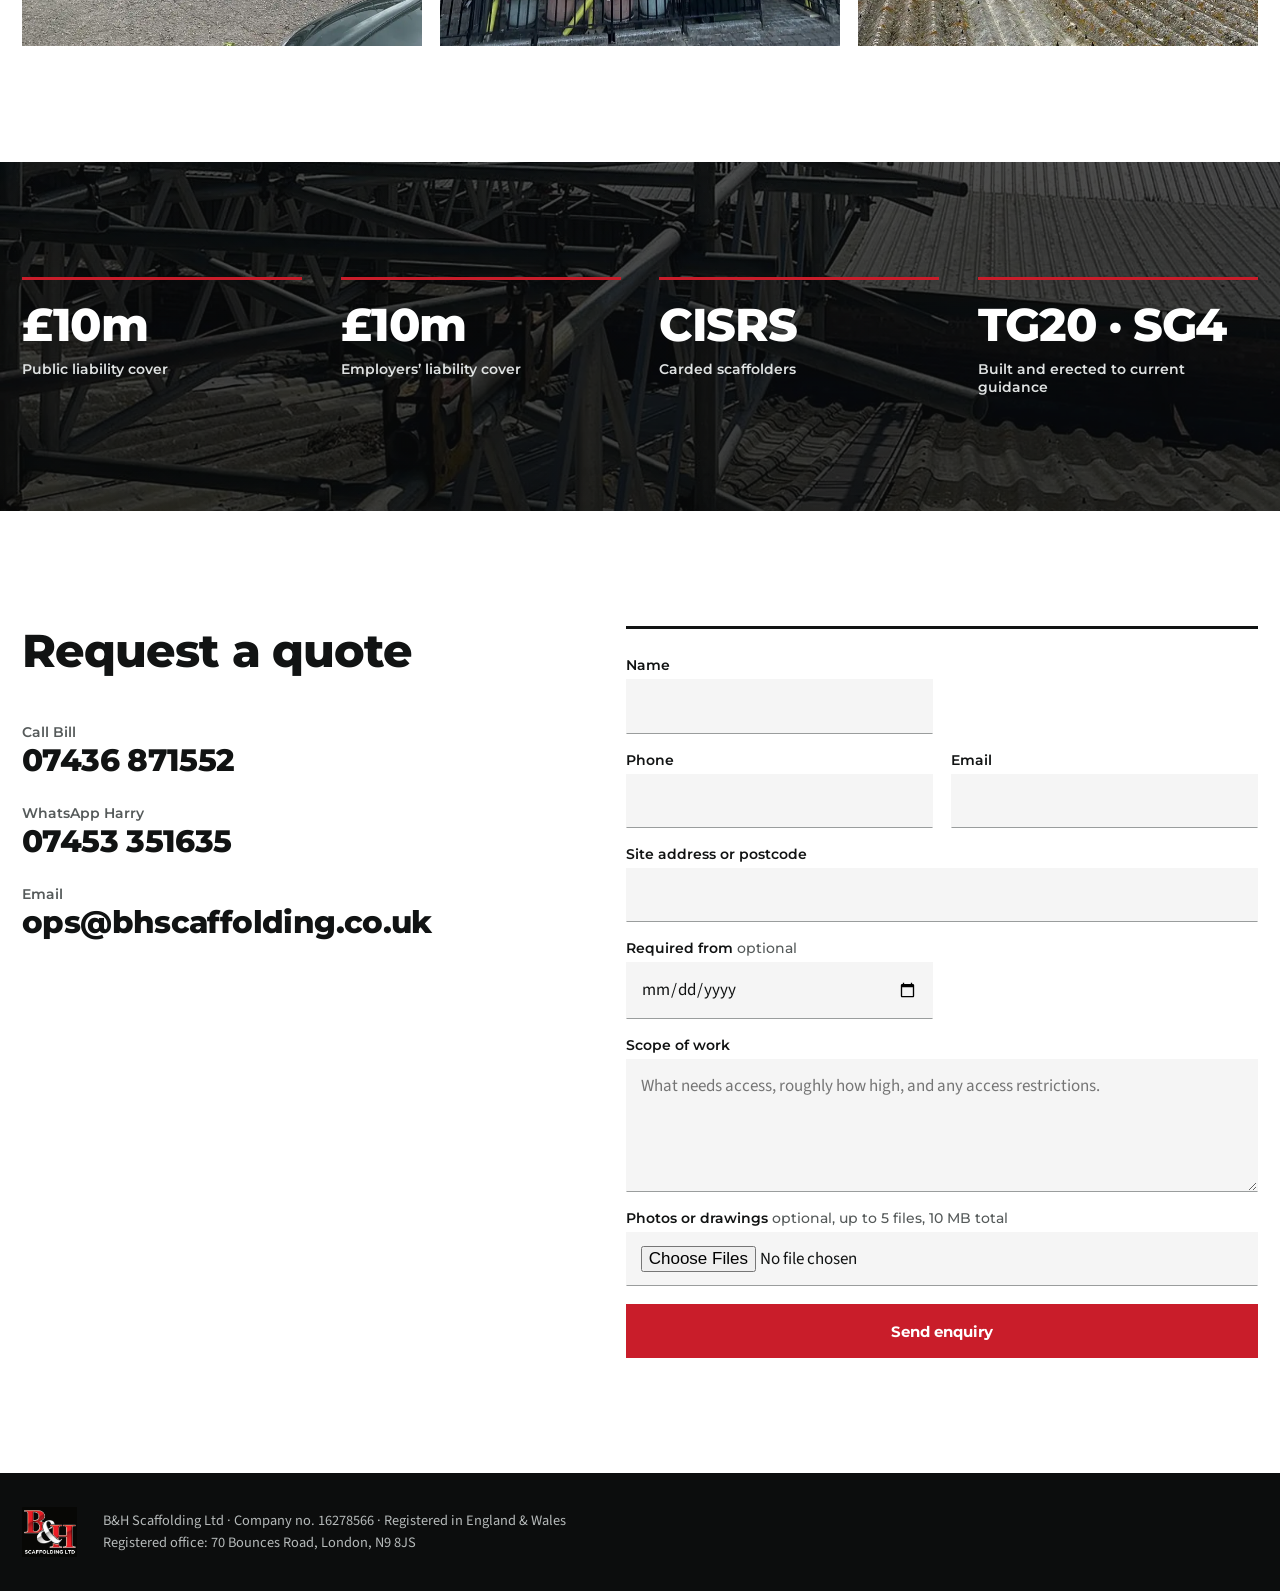
==== commit 71b3706c: "Our work: two-line strapline Co-Authored-By: Claude Opus 5.5 <noreply@anthropic.com> Claude-Session:" ====
--- a/index.html
+++ b/index.html
@@ -61,7 +61,7 @@
     <div class="wrap">
       <div class="work-head">
         <h2>Our work</h2>
-        <p>Whatever the access, we can scaffold it. Domestic to industrial, from temporary roofs and birdcages to beamed bridges and asbestos removal.</p>
+        <p>Any access. Any scale.</p>
       </div>
       <div class="tiles">
       <figure class="tile">
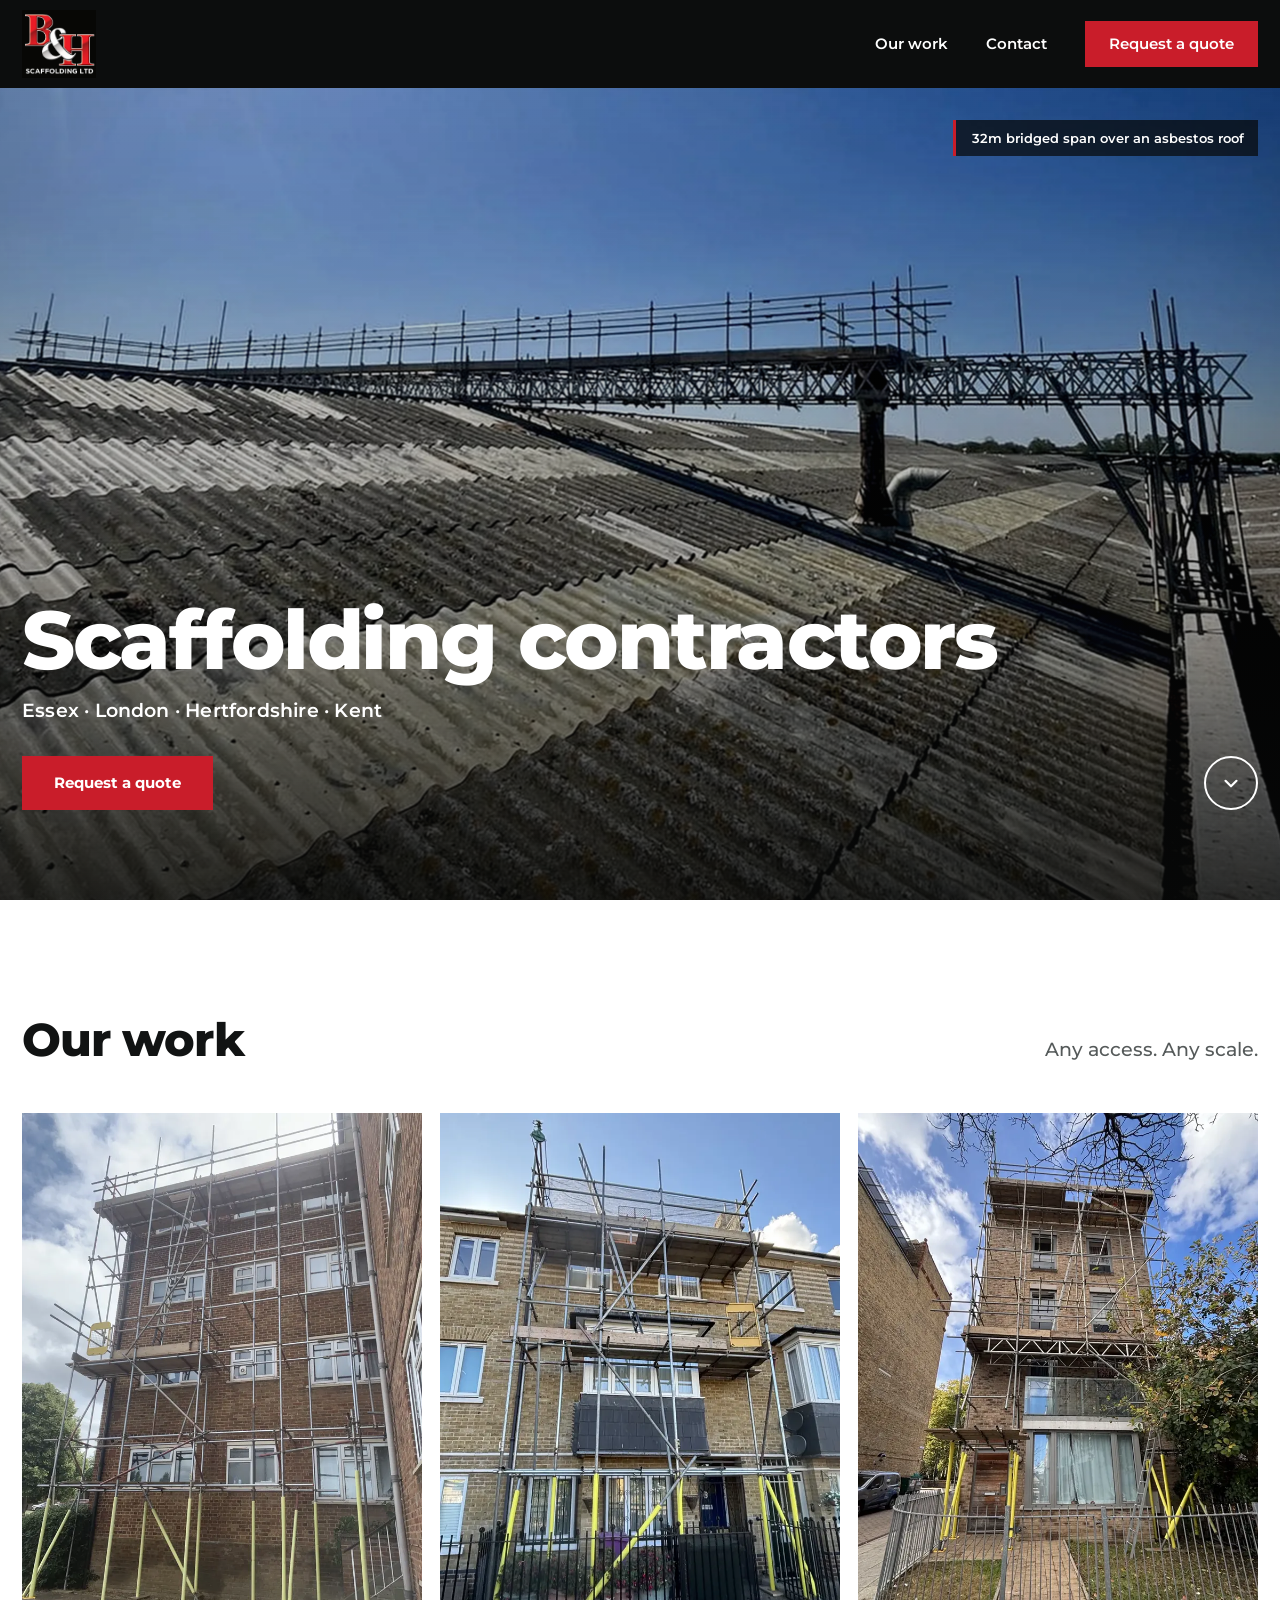
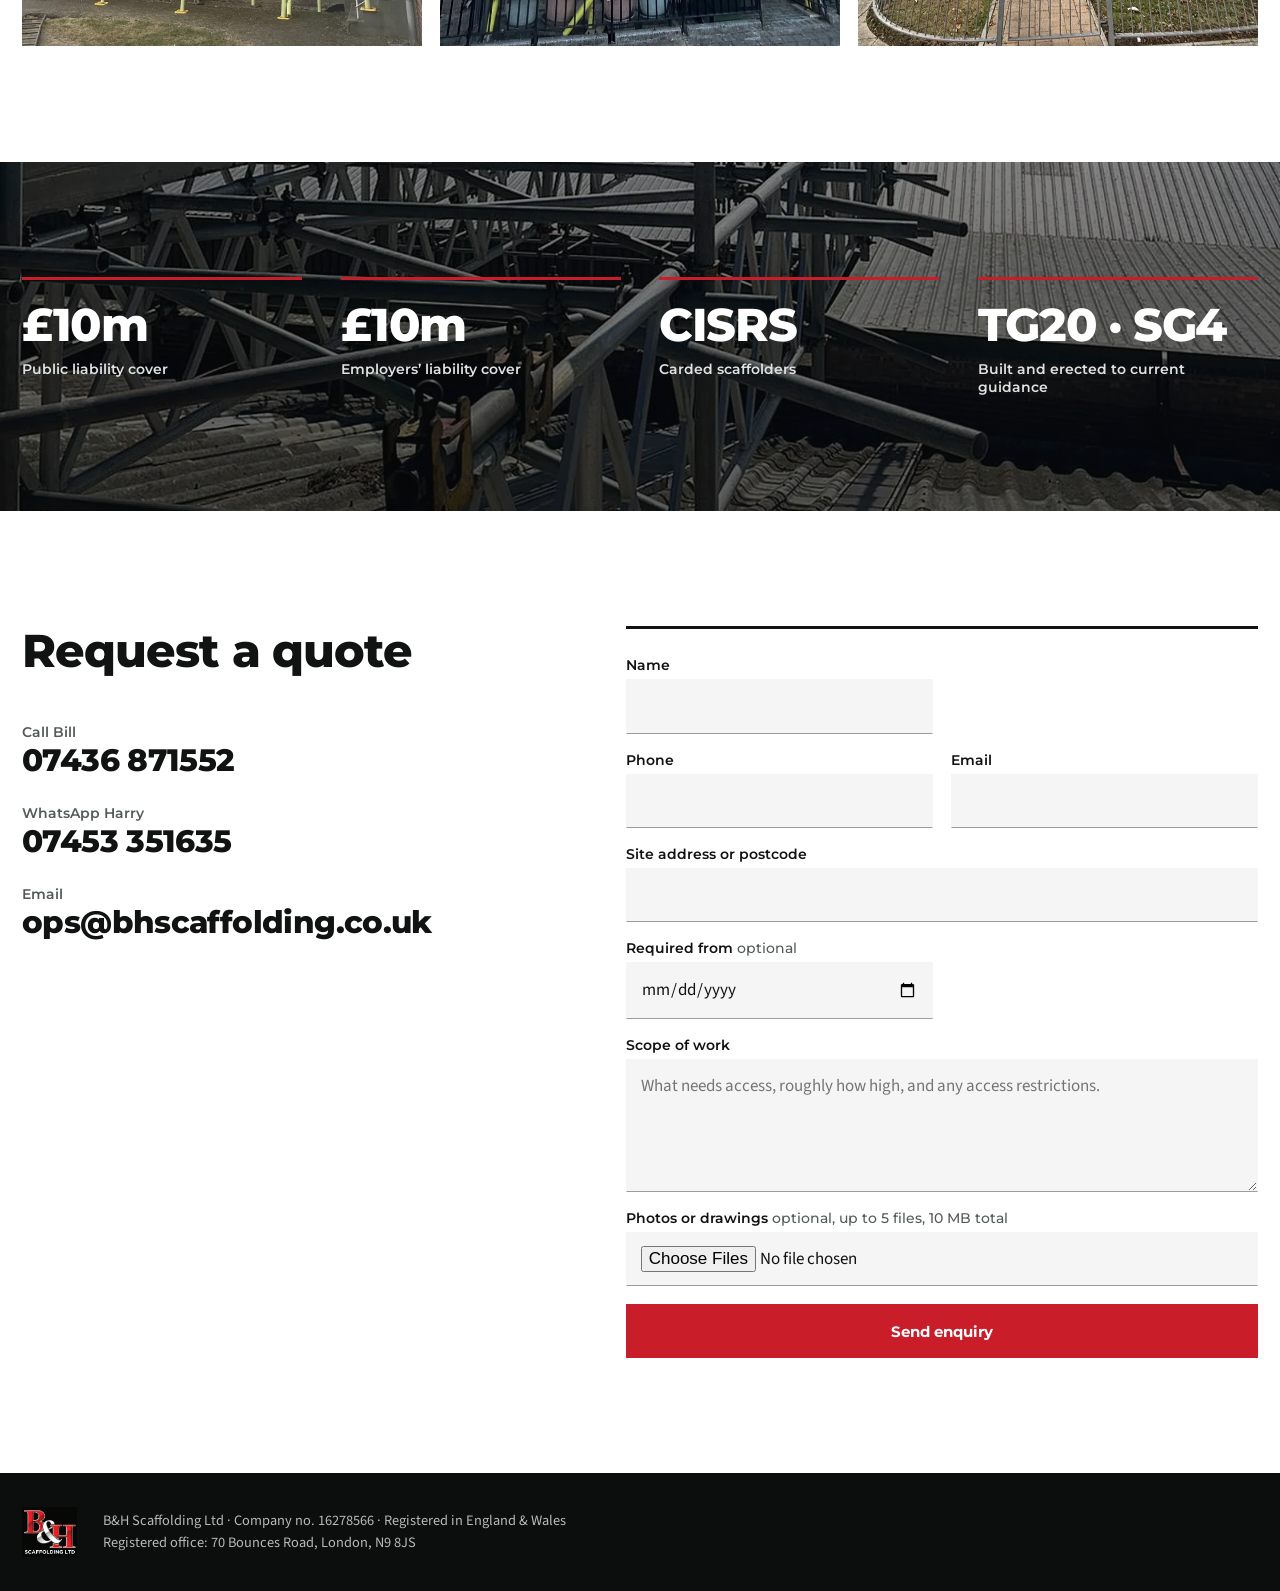
==== commit 8582b193: "Review fixes: best photo first in each tile, lighter proof band, two-up phone gallery, phone call bu" ====
--- a/index.html
+++ b/index.html
@@ -27,6 +27,7 @@
       <a href="#contact">Contact</a>
       <a class="btn btn-red nav-cta" href="#contact">Request a quote</a>
     </nav>
+    <a class="call-btn" href="tel:+447436871552" aria-label="Call Bill on 07436 871552"><svg viewBox="0 0 24 24" aria-hidden="true"><path d="M22 16.9v3a2 2 0 0 1-2.2 2 19.8 19.8 0 0 1-8.6-3.1 19.5 19.5 0 0 1-6-6A19.8 19.8 0 0 1 2.1 4.2 2 2 0 0 1 4.1 2h3a2 2 0 0 1 2 1.7c.1.9.4 1.8.7 2.7a2 2 0 0 1-.5 2.1L8 9.8a16 16 0 0 0 6 6l1.3-1.3a2 2 0 0 1 2.1-.4c.9.3 1.8.6 2.7.7a2 2 0 0 1 1.7 2z"/></svg>Call</a>
     <button class="menu-btn" type="button" aria-expanded="false" aria-controls="nav"><span class="menu-icon" aria-hidden="true"></span><span class="menu-label">Menu</span></button>
   </div>
 </header>
@@ -65,8 +66,8 @@
       </div>
       <div class="tiles">
       <figure class="tile">
-        <img class="on" src="img/work-02.webp" alt="Scaffold along a housing block" loading="lazy">
-        <img data-src="img/work-10.webp" alt="Scaffold on a four-storey block">
+        <img class="on" src="img/work-10.webp" alt="Scaffold on a four-storey block" loading="lazy">
+        <img data-src="img/work-02.webp" alt="Scaffold along a housing block">
         <img data-src="img/work-15.webp" alt="Access tower on an estate block">
         <img data-src="img/work-13.webp" alt="Long scaffold run on a housing block">
         <img data-src="img/work-22.webp" alt="Balcony scaffold with access gate">
@@ -80,9 +81,9 @@
         <img data-src="img/work-03.webp" alt="Scaffold on a London terrace">
       </figure>
       <figure class="tile">
-        <img class="on" src="img/work-09.webp" alt="Beam bridge across an industrial roof" loading="lazy">
+        <img class="on" src="img/work-20.webp" alt="Four-storey scaffold on a beam" loading="lazy">
+        <img data-src="img/work-09.webp" alt="Beam bridge across an industrial roof">
         <img data-src="img/work-04.webp" alt="Sheeted scaffold with temporary roof">
-        <img data-src="img/work-20.webp" alt="Four-storey scaffold on a beam">
         <img data-src="img/work-12.webp" alt="Beamed scaffold at the rear of a building">
       </figure>
       </div>
--- a/styles.css
+++ b/styles.css
@@ -7,7 +7,7 @@
   --display:"Montserrat", "Helvetica Neue", Arial, sans-serif;
   --body:"Source Sans 3", "Helvetica Neue", Arial, sans-serif;
   --wrap:1280px; --gut:max(22px, env(safe-area-inset-left, 0px));
-  --header:76px;
+  --header:88px;
   color-scheme: light;
 }
 *{box-sizing:border-box}
@@ -34,11 +34,13 @@
 /* Header */
 .site-header{position:sticky;top:0;z-index:50;background:var(--black);color:var(--white)}
 .bar{display:flex;align-items:center;justify-content:space-between;height:var(--header);gap:24px}
-.brand img{height:58px;width:auto}
+.brand img{height:68px;width:auto}
 .nav{display:flex;align-items:center;gap:38px}
 .nav a{font:600 .92rem var(--display);text-decoration:none;color:var(--white)}
 .nav a:not(.btn):hover{color:#f0a0a6}
 .nav .nav-cta{min-height:46px;padding:0 22px}
+.call-btn{display:none;align-items:center;gap:8px;margin-left:auto;margin-right:18px;padding:0 16px;min-height:42px;background:var(--red);color:var(--white);text-decoration:none;font:700 .92rem var(--display)}
+.call-btn svg{width:16px;height:16px;fill:none;stroke:currentColor;stroke-width:2.2;stroke-linejoin:round}
 .menu-btn{display:none;align-items:center;gap:10px;background:none;border:0;color:var(--white);font:600 .95rem var(--display);cursor:pointer;padding:10px 0}
 .menu-icon,.menu-icon::before,.menu-icon::after{display:block;width:22px;height:2px;background:currentColor;transition:transform .2s}
 .menu-icon{position:relative}
@@ -94,7 +96,7 @@
 .tile img.on{opacity:1}
 
 /* Proof: insurance and standards over the beam bracing */
-.proof{color:var(--white);background:linear-gradient(rgba(8,9,9,.72),rgba(8,9,9,.8)), url(img/bg-bracing.webp) center 60%/cover no-repeat var(--black)}
+.proof{color:var(--white);background:linear-gradient(rgba(8,9,9,.5),rgba(8,9,9,.66)), url(img/bg-bracing.webp) center 55%/cover no-repeat var(--black)}
 .proof-list{list-style:none;margin:0 auto;display:grid;grid-template-columns:repeat(4,minmax(0,1fr));gap:clamp(20px,3vw,48px)}
 .proof-list li{border-top:3px solid var(--red);padding-top:22px}
 .proof-list strong{display:block;font:800 clamp(1.9rem,3.6vw,3.2rem)/1 var(--display);letter-spacing:-.03em}
@@ -137,6 +139,7 @@
   :root{--header:66px}
   .brand img{height:48px}
   .menu-btn{display:flex}
+  .call-btn{display:inline-flex}
   .nav{position:absolute;top:var(--header);left:0;right:0;flex-direction:column;align-items:stretch;gap:0;background:var(--black);padding:6px var(--gut) 22px;display:none}
   .nav.open{display:flex}
   .nav a{padding:16px 0;border-bottom:1px solid var(--line-dark);font-size:1.05rem}
@@ -148,8 +151,9 @@
   .hero h1{font-size:clamp(2.1rem,10vw,2.8rem)}
   .hero-copy{padding-bottom:40px}
   .scroll-cue{bottom:40px;width:48px;height:48px}
-  .tiles{grid-template-columns:1fr;gap:10px}
-  .tile{aspect-ratio:4/5}
+  .tiles{grid-template-columns:1fr 1fr;gap:8px}
+  .tile{aspect-ratio:3/4}
+  .tile:last-child{grid-column:1/-1;aspect-ratio:4/3}
   .row{grid-template-columns:1fr}
 }
 @media (prefers-reduced-motion:reduce){
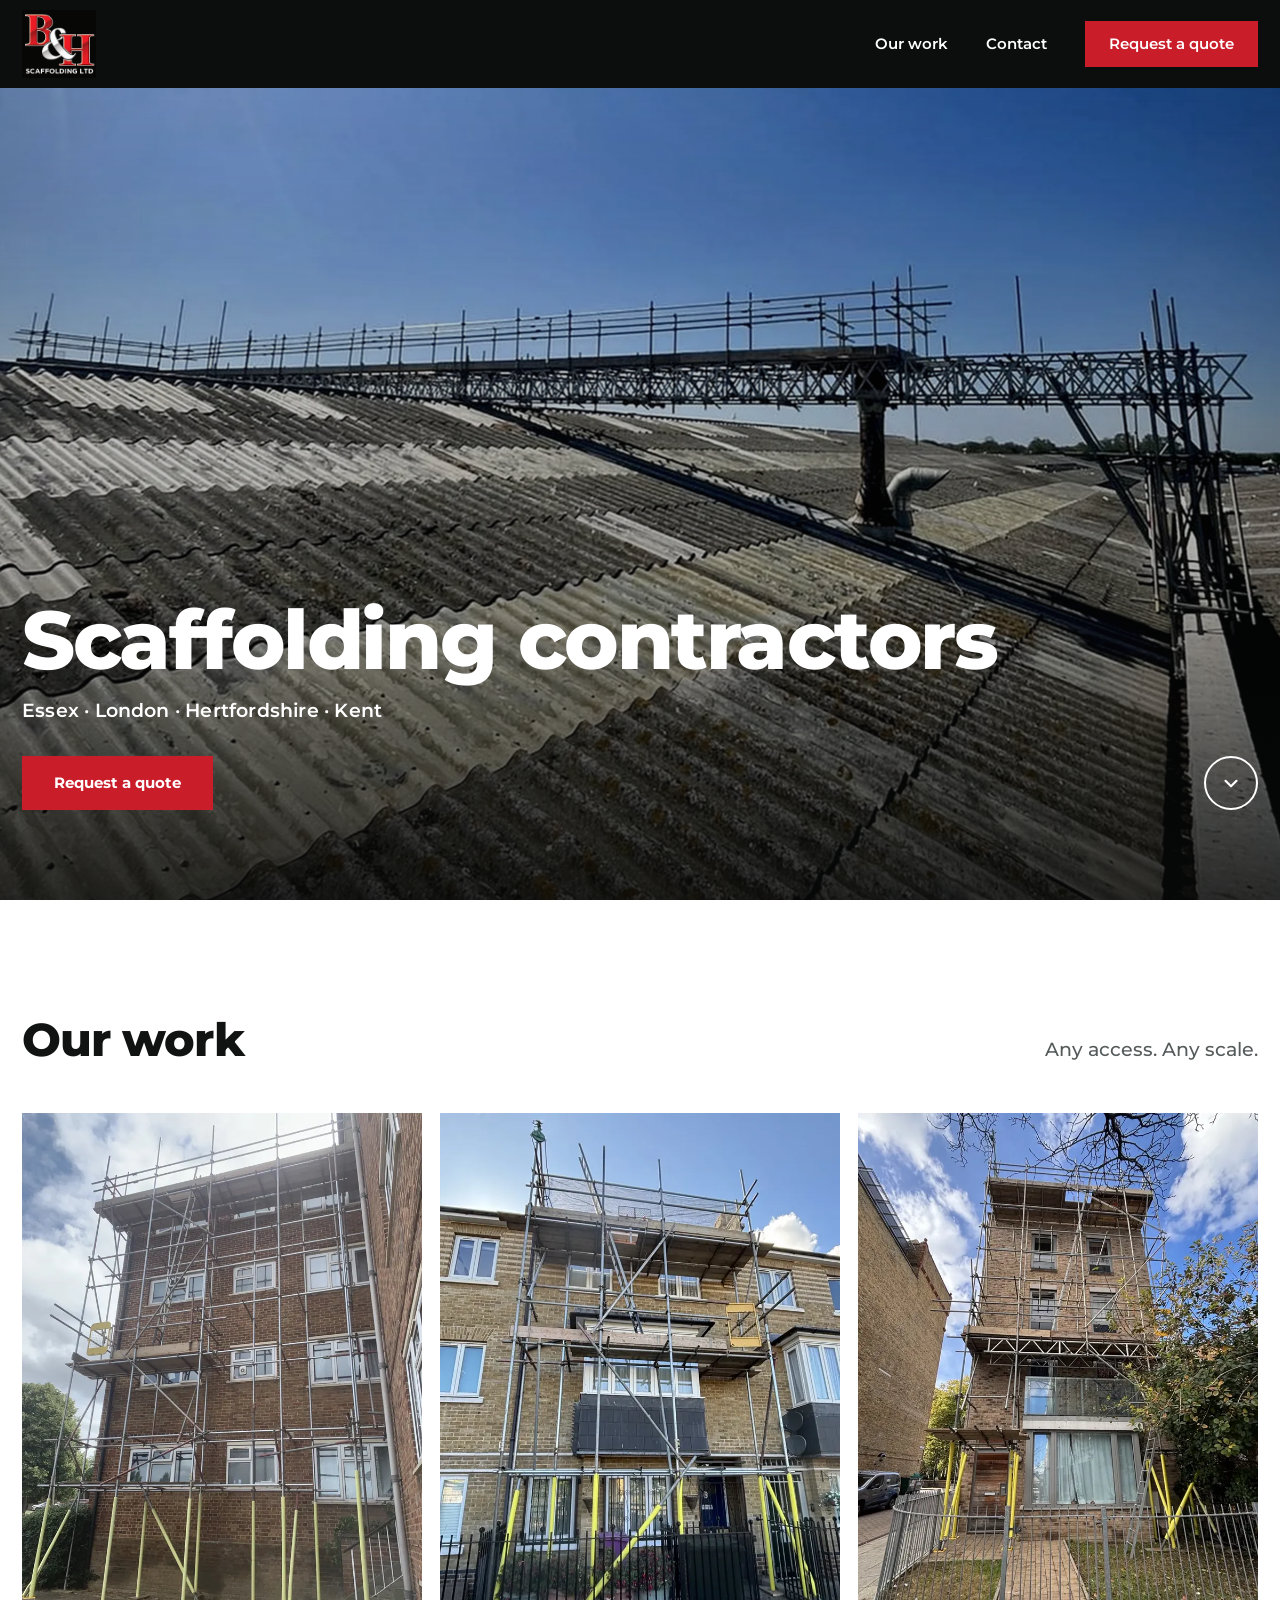
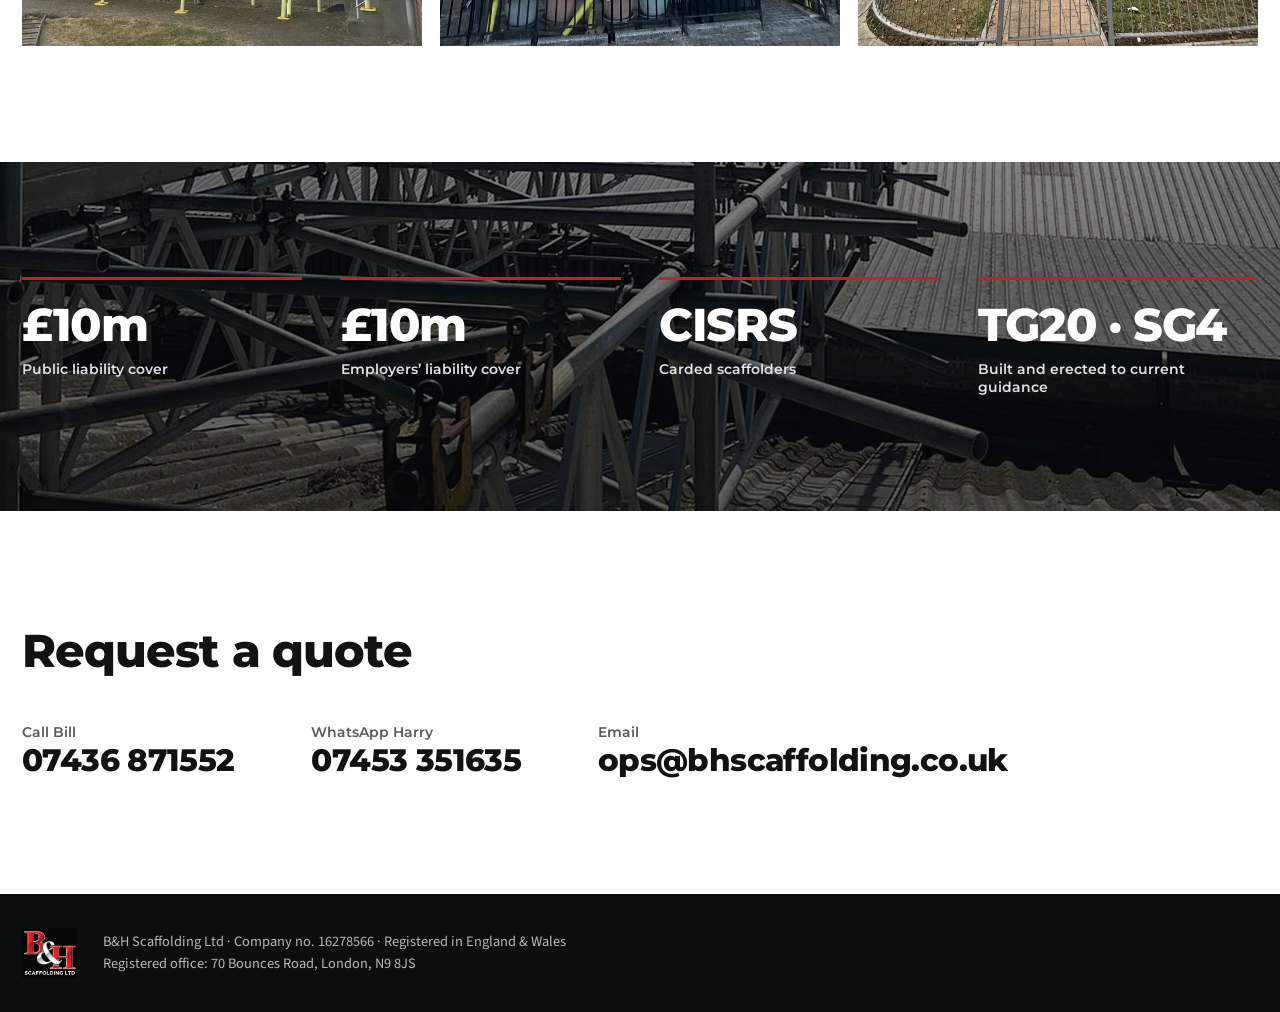
==== commit be123ea4: "Final touch-ups: header order 1-4-2-3, remove span caption, hide quote form until sending is set up " ====
--- a/index.html
+++ b/index.html
@@ -35,21 +35,20 @@
 <main id="main">
   <section class="hero" id="top" aria-label="B&amp;H Scaffolding projects">
     <div class="slides">
-      <div class="slide is-active" data-note="32m bridged span over an asbestos roof" data-from="0.5,0.82,1" data-to="0.85,1,1.04">
+      <div class="slide is-active" data-from="0.5,0.82,1" data-to="0.85,1,1.04">
         <img src="img/hero-long.webp" srcset="img/hero-long-1200.webp 1200w, img/hero-long.webp 1920w" sizes="100vw" alt="Long lattice-beam scaffold bridge spanning the full width of an industrial roof" fetchpriority="high" decoding="async" style="object-position:50% 82%">
       </div>
-      <div class="slide" data-note="32m bridged span over an asbestos roof" data-from="0.5,0.3,1" data-to="0.5,0.55,1.05" aria-hidden="true">
+      <div class="slide" data-from="0.5,0.05,1" data-to="0.5,0.48,1.04" aria-hidden="true">
+        <img data-src="img/hero-tall.webp" data-srcset="img/hero-tall-1200.webp 1200w, img/hero-tall.webp 1920w" sizes="100vw" alt="Multi-lift scaffold on the front of a tall rendered townhouse" decoding="async">
+      </div>
+      <div class="slide" data-from="0.5,0.3,1" data-to="0.5,0.55,1.05" aria-hidden="true">
         <img data-src="img/hero-bridge.webp" data-srcset="img/hero-bridge-1200.webp 1200w, img/hero-bridge.webp 1920w" sizes="100vw" alt="Lattice-beam bridge built around a flue on an industrial roof" decoding="async">
       </div>
       <div class="slide" data-from="0.5,0.15,1" data-to="0.5,0.6,1.04" aria-hidden="true">
         <img data-src="img/hero-sheeted.webp" data-srcset="img/hero-sheeted-1200.webp 1200w, img/hero-sheeted.webp 1920w" sizes="100vw" alt="Five-storey corner scaffold with debris netting and a sheeted temporary roof" decoding="async">
       </div>
-      <div class="slide" data-from="0.5,0.05,1" data-to="0.5,0.48,1.04" aria-hidden="true">
-        <img data-src="img/hero-tall.webp" data-srcset="img/hero-tall-1200.webp 1200w, img/hero-tall.webp 1920w" sizes="100vw" alt="Multi-lift scaffold on the front of a tall rendered townhouse" decoding="async">
-      </div>
     </div>
     <div class="hero-shade" aria-hidden="true"></div>
-    <p class="hero-note">32m bridged span over an asbestos roof</p>
     <div class="wrap hero-copy">
       <h1>Scaffolding contractors</h1>
       <p class="hero-sub">Essex · London · Hertfordshire · Kent</p>
--- a/styles.css
+++ b/styles.css
@@ -67,8 +67,6 @@
 .hero-copy{position:relative;z-index:4;width:100%;padding-bottom:clamp(56px,10vh,120px)}
 .hero h1{font-size:clamp(2.6rem,6.4vw,5.4rem);font-weight:800;letter-spacing:-.03em}
 .hero-sub{font:600 clamp(1rem,1.5vw,1.3rem) var(--display);margin:14px 0 34px;letter-spacing:.01em}
-.hero-note{position:absolute;z-index:4;top:clamp(18px,3.5vh,34px);right:max(22px, env(safe-area-inset-right, 0px));margin:0;padding:10px 14px 10px 16px;background:rgba(8,9,9,.72);border-left:3px solid var(--red);font:600 clamp(.8rem,1.05vw,.98rem) var(--display);color:var(--white);transition:opacity .6s;max-width:calc(100% - 44px)}
-.hero-note.is-out{opacity:0}
 .scroll-cue{position:absolute;z-index:4;right:max(22px, env(safe-area-inset-right, 0px));bottom:clamp(56px,10vh,120px);width:54px;height:54px;border:2px solid var(--white);border-radius:50%;display:grid;place-items:center;color:var(--white)}
 .scroll-cue svg{width:22px;height:22px;fill:none;stroke:currentColor;stroke-width:2;stroke-linecap:round;stroke-linejoin:round}
 .scroll-cue:hover{background:var(--white);color:var(--text)}
@@ -101,6 +99,11 @@
 .proof-list li{border-top:3px solid var(--red);padding-top:22px}
 .proof-list strong{display:block;font:800 clamp(1.9rem,3.6vw,3.2rem)/1 var(--display);letter-spacing:-.03em}
 .proof-list span{display:block;margin-top:12px;font:600 clamp(.9rem,1.1vw,1.05rem) var(--display);color:#dfe2e2}
+
+/* Until online sending is switched on (data-live="true"), show the direct contacts only */
+.quote-form[data-live="false"]{display:none}
+.enq-grid:has(.quote-form[data-live="false"]){grid-template-columns:1fr}
+.enq-grid:has(.quote-form[data-live="false"]) .contacts{grid-template-columns:repeat(3,max-content);gap:clamp(28px,6vw,96px)}
 
 /* Enquiry */
 .enq-grid{display:grid;grid-template-columns:minmax(0,5fr) minmax(0,6fr);gap:clamp(36px,6vw,96px);align-items:start}
@@ -146,6 +149,7 @@
   .nav .nav-cta{margin-top:18px;border:0;min-height:54px}
 }
 @media (max-width:699px){
+  .enq-grid:has(.quote-form[data-live="false"]) .contacts{grid-template-columns:1fr}
   body{font-size:17px}
   .hero{height:calc(100svh - var(--header));min-height:540px;max-height:860px}
   .hero h1{font-size:clamp(2.1rem,10vw,2.8rem)}
